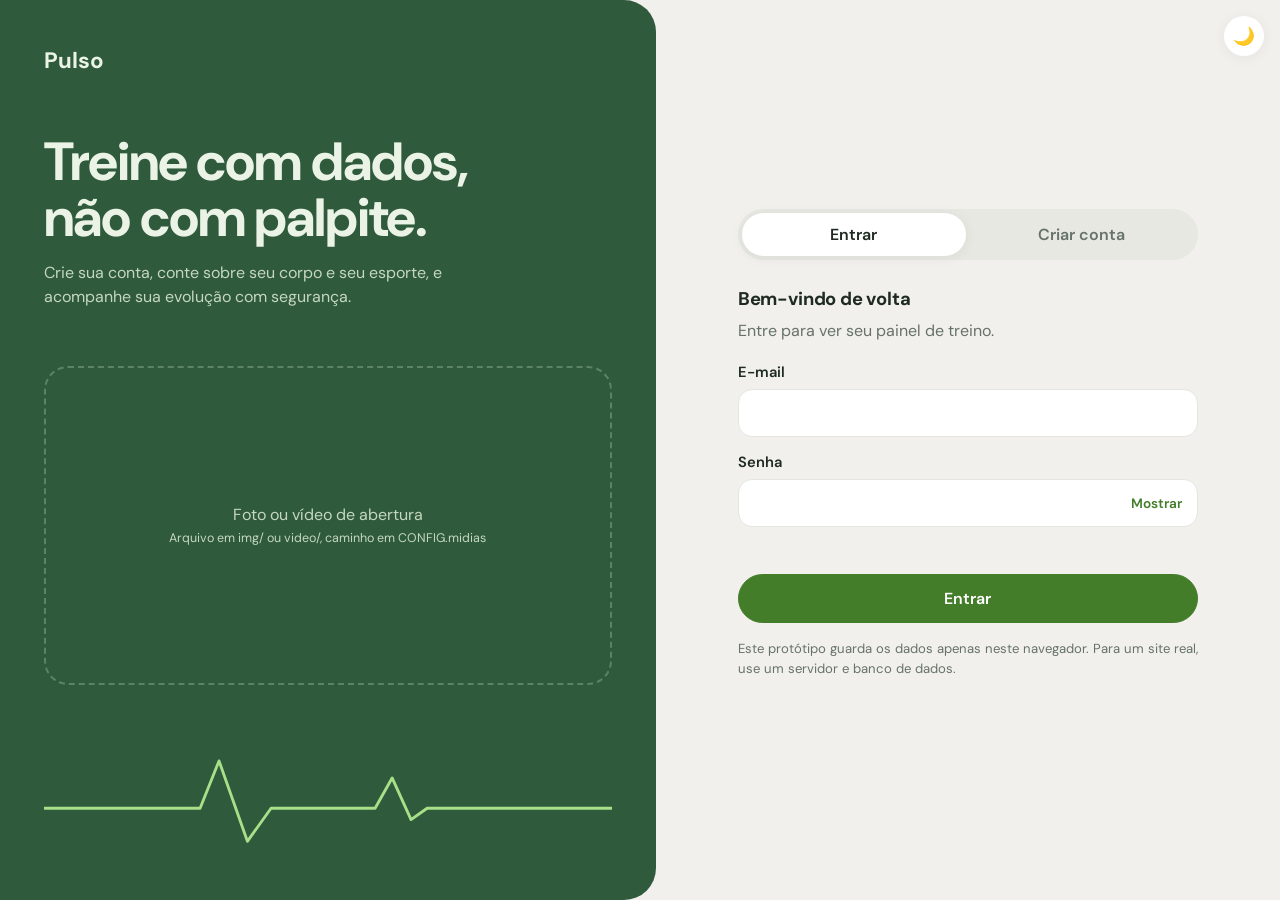
==== pag2.html @ 37097863 "Add files via upload" ====
<!DOCTYPE html>
<html lang="pt-BR">
<head>
<meta charset="utf-8">
<meta name="viewport" content="width=device-width, initial-scale=1, viewport-fit=cover">
<meta name="theme-color" content="#F1F0EC">
<meta name="mobile-web-app-capable" content="yes">
<meta name="apple-mobile-web-app-capable" content="yes">
<meta name="apple-mobile-web-app-title" content="Pulso">
<link rel="manifest" href="manifest.webmanifest">
<link rel="icon" href="icons/icon-192.png">
<link rel="apple-touch-icon" href="icons/apple-touch-icon.png">
<title>Pulso – Painel</title>
<link rel="stylesheet" href="css/estilo.css">
<script>/* tema salvo, ou o do aparelho; roda antes de desenhar para não piscar */
try{document.documentElement.dataset.tema=JSON.parse(localStorage.getItem('pulso_tema')||'null')||(matchMedia('(prefers-color-scheme: dark)').matches?'escuro':'claro')}catch(e){}
</script>
</head>
<body>
<header id="topo"></header>

<main class="pagina">
  <section class="saudacao">
    <h1 id="ola"></h1>
    <p class="sub" id="saudTxt" style="margin-bottom:0"></p>
    <div class="meta" id="saudMeta" role="progressbar" aria-label="Meta da semana" aria-valuemin="0" aria-valuemax="100"><div id="saudBarra"></div></div>
    <div class="midia" data-midia="painel-banner"></div>
  </section>

  <div class="aviso" id="avisoMedico" hidden>Pelas suas respostas, converse com um médico antes de começar ou intensificar os treinos.</div>

  <div class="metricas">
    <div class="metrica"><div class="cab"><span class="icone" style="--c:var(--azul)">🌙</span>Sono</div>
      <div><b id="mSono">-</b><small id="mSonoSub"></small></div><div class="meta"><div id="bSono"></div></div></div>
    <div class="metrica"><div class="cab"><span class="icone" style="--c:var(--azul)">💧</span>Água</div>
      <div><b id="mAgua">-</b><small id="mAguaSub"></small></div><div class="meta"><div id="bAgua"></div></div></div>
    <div class="metrica"><div class="cab"><span class="icone">🏃</span>Treinos na semana</div>
      <div><b id="mTreinos">0</b><small id="mTreinosSub"></small></div><div class="meta"><div id="bTreinos"></div></div></div>
    <div class="metrica"><div class="cab"><span class="icone" style="--c:var(--laranja)">🔥</span>Sequência</div>
      <div><b id="mSeq">0</b><small id="mSeqSub"></small></div><div class="meta"><div id="bSeq"></div></div></div>
  </div>

  <div class="grade">
    <section class="bloco" id="registrar">
      <h2>Registrar treino</h2>
      <form id="formTreino" novalidate>
        <div class="field"><label for="tTipo">O que você treinou?</label>
          <input type="text" id="tTipo" placeholder="Ex.: corrida, musculação, futebol" maxlength="40"></div>
        <div class="row">
          <div class="field"><label for="tData">Data</label><input type="date" id="tData"></div>
          <div class="field"><label for="tMin">Duração (min)</label><input type="number" id="tMin" min="5" max="600" inputmode="numeric"></div>
        </div>
        <div class="field"><label for="tInt">Intensidade</label><select id="tInt"></select></div>
        <div class="field"><label for="tObs">Observações <span class="hint">(opcional)</span></label>
          <textarea id="tObs" maxlength="200" placeholder="Como se sentiu? Alguma dor?"></textarea></div>
        <p class="erro" id="erroTreino" role="alert"></p>
        <button class="btn" type="submit">Salvar treino</button>
      </form>
    </section>

    <section class="bloco">
      <div class="cal-topo">
        <button id="calAnt" type="button" aria-label="Mês anterior">‹</button>
        <h2 id="calTitulo"></h2>
        <button id="calProx" type="button" aria-label="Próximo mês">›</button>
      </div>
      <div class="cal" id="calGrade"></div>
      <p class="nota" style="margin-bottom:0">Os dias em verde-claro são dias em que você treinou.</p>
    </section>
  </div>

  <div class="grade">
    <section class="bloco">
      <h2>Últimos treinos</h2>
      <ul class="lista" id="lista"></ul>
      <p class="vazio" id="vazio">Nenhum treino registrado ainda. Salve o primeiro com o botão +.</p>
    </section>

    <section class="bloco">
      <h2>Análise da semana</h2>
      <div class="chips" id="chips">
        <button class="chip" type="button" data-serie="min" aria-pressed="true">Treino (min)</button>
        <button class="chip" type="button" data-serie="agua" aria-pressed="false">Água (ml)</button>
        <button class="chip" type="button" data-serie="sono" aria-pressed="false">Sono (h)</button>
      </div>
      <div class="barras" id="barras" role="img" aria-label="Valores de cada dia da semana"></div>
    </section>
  </div>
</main>

<a class="fab" href="#registrar" aria-label="Registrar treino">+</a>

<script src="js/app.js"></script>
<script>
const u = Conta.exigirLogin();
if (u) iniciar(u);

function iniciar(u) {
  montarTopo();
  montarMidias();
  const O = CONFIG.opcoes, meta = u.dias || 3, hora = new Date().getHours();
  $('#ola').textContent = (hora < 12 ? 'Bom dia' : hora < 18 ? 'Boa tarde' : 'Boa noite') + ', ' + u.nome.split(' ')[0] + '!';
  $('#avisoMedico').hidden = !Saude.precisaMedico(u);
  preencher($('#tInt'), O.intensidades); $('#tInt').value = O.intensidades[1];
  $('#tData').value = $('#tData').max = Datas.hoje();
  $('.fab').onclick = () => setTimeout(() => $('#tTipo').focus(), 400);

  let serie = 'min', mes = new Date(); mes.setDate(1);
  const barra = (id, pct) => { $(id).style.width = Math.max(0, Math.min(100, pct)) + '%'; };

  function calendario(minDia) {
    const nomes = ['janeiro', 'fevereiro', 'março', 'abril', 'maio', 'junho', 'julho', 'agosto', 'setembro', 'outubro', 'novembro', 'dezembro'];
    $('#calTitulo').textContent = nomes[mes.getMonth()] + ' de ' + mes.getFullYear();
    const g = $('#calGrade'); g.textContent = '';
    ['S', 'T', 'Q', 'Q', 'S', 'S', 'D'].forEach(l => g.append(el('span', l, 'dia-sem')));
    for (let i = 0; i < (mes.getDay() + 6) % 7; i++) g.append(el('span'));
    for (let d = 1, total = new Date(mes.getFullYear(), mes.getMonth() + 1, 0).getDate(); d <= total; d++) {
      const iso = Datas.iso(new Date(mes.getFullYear(), mes.getMonth(), d));
      const c = el('span', d, 'dia' + (minDia[iso] ? ' treinou' : '') + (iso === Datas.hoje() ? ' hoje' : ''));
      if (minDia[iso]) c.title = minDia[iso] + ' min';
      g.append(c);
    }
  }

  function analise(minDia) {
    const semana = Datas.semana(), unidade = { min: ' min', agua: ' ml', sono: ' h' }[serie];
    const valor = d => { if (serie === 'min') return minDia[d] || 0; const c = Checkins.doDia(d); return c ? c[serie] : 0; };
    const vals = semana.map(valor), maior = Math.max(...vals, 1), box = $('#barras');
    box.textContent = ''; box.className = 'barras ' + serie;
    semana.forEach((d, i) => {
      const col = el('div', null, vals[i] ? '' : 'zero'), b = el('i');
      b.style.height = Math.max(4, vals[i] / maior * 90) + 'px'; b.title = fmt(vals[i]) + unidade;
      col.append(el('em', vals[i] ? fmt(vals[i]) : ''), b, el('span', ['seg', 'ter', 'qua', 'qui', 'sex', 'sáb', 'dom'][i])); box.append(col);
    });
  }

  function desenhar() {
    const minDia = Treinos.minutosPorDia(), semana = Datas.semana(), dias = semana.filter(d => minDia[d]).length;
    const min = semana.reduce((s, d) => s + (minDia[d] || 0), 0), pct = Math.round(dias / meta * 100);
    $('#saudTxt').textContent = dias >= meta ? 'Meta da semana cumprida. Descanse e se hidrate.' : 'Você treinou ' + dias + ' de ' + meta + ' dias nesta semana.';
    barra('#saudBarra', pct); $('#saudMeta').setAttribute('aria-valuenow', Math.min(100, pct));

    const ck = Checkins.doDia(Datas.hoje()), refAgua = Math.round(u.peso * 35), seq = Treinos.sequencia();
    $('#mSono').textContent = ck ? fmt(ck.sono) : '-';
    $('#mSonoSub').textContent = ck ? 'h, energia ' + O.energia[ck.energia - 1].toLowerCase() : 'sem check-in hoje';
    barra('#bSono', ck ? ck.sono / 8 * 100 : 0);
    $('#mAgua').textContent = ck ? fmt((ck.agua / 1000).toFixed(1)) : '-';
    $('#mAguaSub').textContent = 'de ' + fmt((refAgua / 1000).toFixed(1)) + ' L';
    barra('#bAgua', ck ? ck.agua / refAgua * 100 : 0);
    $('#mTreinos').textContent = dias + '/' + meta; $('#mTreinosSub').textContent = min + ' min'; barra('#bTreinos', pct);
    $('#mSeq').textContent = seq; $('#mSeqSub').textContent = 'dias seguidos'; barra('#bSeq', seq / 7 * 100);

    calendario(minDia); analise(minDia);

    const ul = $('#lista'); ul.textContent = '';
    const recentes = [...Treinos.listar()].sort((a, b) => b.data.localeCompare(a.data) || b.id - a.id).slice(0, 6);
    $('#vazio').hidden = recentes.length > 0;
    recentes.forEach(t => {
      const li = el('li'), info = el('div'), btn = el('button', 'Apagar');
      btn.type = 'button'; btn.setAttribute('aria-label', 'Apagar treino de ' + t.tipo);
      btn.onclick = () => { Treinos.remover(t.id); desenhar(); };
      info.append(el('strong', t.tipo), el('span', Datas.br(t.data) + ', ' + t.min + ' min, ' + t.intensidade.toLowerCase() + (t.obs ? '. ' + t.obs : '')));
      li.append(info, btn); ul.append(li);
    });
  }

  $('#calAnt').onclick = () => { mes.setMonth(mes.getMonth() - 1); desenhar(); };
  $('#calProx').onclick = () => { mes.setMonth(mes.getMonth() + 1); desenhar(); };
  $$('#chips .chip').forEach(b => b.onclick = () => {
    serie = b.dataset.serie;
    $$('#chips .chip').forEach(c => c.setAttribute('aria-pressed', c === b));
    analise(Treinos.minutosPorDia());
  });

  $('#formTreino').onsubmit = e => {
    e.preventDefault();
    const tipo = $('#tTipo').value.trim(), data = $('#tData').value, min = +$('#tMin').value, erro = $('#erroTreino');
    if (!tipo) { erro.textContent = 'Diga o que você treinou.'; $('#tTipo').focus(); return; }
    if (!data || data > Datas.hoje()) { erro.textContent = 'Escolha uma data de hoje ou anterior.'; $('#tData').focus(); return; }
    if (!min || min < 5 || min > 600) { erro.textContent = 'Informe a duração entre 5 e 600 minutos.'; $('#tMin').focus(); return; }
    if (!Treinos.adicionar({ tipo, data, min, intensidade: $('#tInt').value, obs: $('#tObs').value.trim() })) { erro.textContent = 'Não foi possível salvar no navegador.'; return; }
    erro.textContent = '';
    $('#tTipo').value = $('#tMin').value = $('#tObs').value = ''; $('#tTipo').focus();
    desenhar();
  };

  desenhar();
}
</script>
</body>
</html>
---- css/estilo.css ----
/* ===== Pulso: estilo compartilhado =====
   Para mudar o visual do site inteiro, edite as variáveis em :root.
   --r = campos | --r-lg = cartões | --pill = botões e menu */
@import url("https://fonts.googleapis.com/css2?family=DM+Sans:wght@400;500;600;700&display=swap");
:root{
  --bg:#F1F0EC; --surface:#fff; --ink:#1E2A22; --muted:#66726A; --line:#E4E6DF;
  --accent:#437D29; --barra:#6BAF48; --accent-soft:#E1EDD8; --verde-escuro:#2F5A3B; --pulse:#A8E08A; --danger:#B3261E;
  --azul:#DCEBFA; --rosa:#FBE3E3; --laranja:#FDEBCF;
  --on-accent:#fff; --logo:#2F5A3B; --aviso:#FFF4D6; --chip-on:#D3E6C6; --tab-bg:#E7E8E1; --midia-bg:#DDE5DA; --traco:#B7C4B8;
  color-scheme:light;
  --r:14px; --r-lg:24px; --pill:999px; --sombra:0 2px 14px rgba(30,42,34,.06);
  --text:"DM Sans","Segoe UI",system-ui,sans-serif; --display:var(--text);
}
/* Modo escuro: ligado pelo botão do topo (data-tema="escuro" no <html>). Só as variáveis mudam. */
:root[data-tema=escuro]{
  --bg:#111813; --surface:#1B261F; --ink:#E8EEE9; --muted:#9FADA3; --line:#2C3B31;
  --accent:#8FD36B; --barra:#6BAF48; --accent-soft:#233A29; --verde-escuro:#1F3D28; --pulse:#A8E08A; --danger:#FF8A80;
  --azul:#1F3A4D; --rosa:#4A2626; --laranja:#4A3A1E;
  --on-accent:#10200F; --logo:#A8E08A; --aviso:#3B3519; --chip-on:#2F4F35; --tab-bg:#0E1510; --midia-bg:#243229; --traco:#3C4E42;
  --sombra:0 2px 14px rgba(0,0,0,.35); color-scheme:dark;
}
*{box-sizing:border-box}
[hidden]{display:none!important}
body{margin:0;font-family:var(--text);color:var(--ink);background:var(--bg);line-height:1.5}
:focus-visible{outline:3px solid var(--accent);outline-offset:2px}
h1,h2{font-weight:700;letter-spacing:-.01em;margin:0 0 6px}
h1{font-size:clamp(1.6rem,3.5vw,2.1rem)}
h2{font-size:1.15rem}
.sub{color:var(--muted);margin:0 0 18px}
.hint{font-weight:400;color:var(--muted);font-size:.85rem}

/* ----- Botões ----- */
.btn{width:100%;font:600 1rem var(--text);border-radius:var(--pill);padding:13px 22px;cursor:pointer;border:1.5px solid var(--accent);background:var(--accent);color:var(--on-accent)}
.btn:hover{filter:brightness(1.08)}
.btn:active{transform:scale(.98)}
.btn:disabled{opacity:.6;cursor:wait}
.btn.sec{background:transparent;color:var(--accent)}
.btn.perigo{background:transparent;color:var(--danger);border-color:var(--danger)}
.btn.mini{width:auto;padding:8px 18px;font-size:.92rem}

/* ----- Formulários ----- */
.field{margin-bottom:14px}
label,.legend{display:block;font-weight:600;font-size:.92rem;margin-bottom:6px}
input:not([type=checkbox]),select,textarea{width:100%;font:inherit;color:inherit;background:var(--surface);border:1.5px solid var(--line);border-radius:var(--r);padding:11px 14px}
input:not([type=checkbox]):focus,select:focus,textarea:focus{border-color:var(--accent)}
textarea{resize:vertical;min-height:64px}
.row{display:grid;grid-template-columns:1fr 1fr;gap:12px}
.pw{position:relative}
.pw input{padding-right:78px}
.pw button{position:absolute;right:8px;top:50%;transform:translateY(-50%);background:none;border:0;color:var(--accent);font:600 .85rem var(--text);cursor:pointer;padding:6px 8px}
.checks{display:grid;grid-template-columns:1fr 1fr;gap:8px}
.check{display:flex;gap:8px;align-items:flex-start;background:var(--surface);border:1.5px solid var(--line);border-radius:var(--r);padding:10px 12px;font-size:.9rem;font-weight:400;cursor:pointer;margin:0}
.consent{display:flex;gap:10px;align-items:flex-start;font-size:.9rem;color:var(--muted);font-weight:400}
.check input,.consent input{margin-top:4px;accent-color:var(--accent)}
.erro{color:var(--danger);font-weight:500;min-height:1.4em;margin:2px 0 10px}
.ok{color:var(--accent);font-weight:600;min-height:1.4em;margin:2px 0 10px}

/* ----- Cartões ----- */
.bloco{background:var(--surface);border-radius:var(--r-lg);padding:24px;box-shadow:var(--sombra)}
.aviso{background:var(--aviso);border-radius:var(--r);padding:14px 16px;font-size:.92rem;margin-bottom:20px}
.nota{font-size:.82rem;color:var(--muted);margin-top:16px}

/* ----- Estrutura com menu lateral (montada por montarTopo) ----- */
.app{display:grid;grid-template-columns:248px 1fr;min-height:100vh}
.lateral{background:var(--surface);padding:26px 16px;position:sticky;top:0;height:100vh;height:100dvh;border-radius:0 var(--r-lg) var(--r-lg) 0}
.logo{display:flex;align-items:center;gap:10px;font-weight:700;font-size:1.25rem;color:var(--logo)}
.logo::before{content:"";width:22px;height:22px;background:var(--accent);border-radius:50% 50% 50% 4px;transform:rotate(-45deg)}
.lateral .logo{margin:0 10px 28px}
.logo.mobile{display:none}
.lateral nav{display:flex;flex-direction:column;gap:6px}
.lateral nav a{display:flex;align-items:center;gap:12px;color:var(--muted);text-decoration:none;font-weight:500;padding:11px 14px;border-radius:var(--pill)}
.lateral nav a:hover{background:var(--bg)}
.lateral nav a[aria-current=page]{background:var(--accent);color:var(--on-accent)}
.conteudo{min-width:0}
.barra{display:flex;justify-content:flex-end;align-items:center;gap:12px;padding:18px 28px 0}
.perfil{display:flex;align-items:center;gap:10px;text-decoration:none;color:var(--ink);font-weight:600;background:var(--surface);border-radius:var(--pill);padding:4px 16px 4px 4px;box-shadow:var(--sombra)}
.avatar{width:38px;height:38px;border-radius:50%;background:var(--accent-soft);color:var(--logo);display:grid;place-items:center;font-weight:700;overflow:hidden;flex:none}
.avatar img{width:100%;height:100%;object-fit:cover;display:block}
.avatar.grande{width:96px;height:96px;font-size:2rem}
.fab{position:fixed;right:24px;bottom:24px;width:58px;height:58px;border-radius:50%;background:var(--accent);color:var(--on-accent);font:600 2rem/1 var(--text);display:grid;place-items:center;text-decoration:none;box-shadow:0 8px 20px rgba(67,125,41,.35);z-index:9}

/* ----- Fotos e vídeos (espaços controlados por CONFIG.midias) ----- */
.midia{position:relative;border-radius:var(--r-lg);overflow:hidden;background:var(--midia-bg);aspect-ratio:16/9;display:grid;place-items:center}
.midia img,.midia video{width:100%;height:100%;object-fit:cover;display:block}
.midia.vazia{background:transparent;border:2px dashed var(--traco);color:var(--muted);text-align:center;padding:14px;align-content:center;gap:2px}
.midia.vazia small{display:block;font-size:.78rem}

/* ----- Botão de tema (claro/escuro) ----- */
.tema{width:40px;height:40px;border-radius:50%;border:0;background:var(--surface);color:var(--ink);box-shadow:var(--sombra);cursor:pointer;font-size:1.1rem;display:grid;place-items:center;flex:none}
.tema.flutuante{position:absolute;top:calc(16px + env(safe-area-inset-top));right:calc(16px + env(safe-area-inset-right));z-index:30}

/* ----- Login ----- */
.shell{display:grid;grid-template-columns:1.05fr 1fr;min-height:100vh}
.hero{background:var(--verde-escuro);color:#EAF3E6;padding:44px;display:flex;flex-direction:column;justify-content:space-between;gap:24px;border-radius:0 32px 32px 0}
.brand{font-weight:700;font-size:1.4rem}
.hero h1{font-size:clamp(2.1rem,4.2vw,3.4rem);line-height:1.04;letter-spacing:-.02em;margin:0 0 14px;max-width:13ch}
.hero p{margin:0;max-width:38ch;color:#C5D8BF}
.hero .midia.vazia{border-color:#5C8366;color:#C5D8BF}
.ecg{width:100%;height:auto;display:block}
.ecg path{fill:none;stroke:var(--pulse);stroke-width:3;stroke-linecap:round;stroke-linejoin:round;stroke-dasharray:1400;stroke-dashoffset:1400;animation:draw 2.6s ease-out .3s forwards}
@keyframes draw{to{stroke-dashoffset:0}}
.painel-auth{padding:48px 24px;display:grid;place-items:center}
.card{width:min(100%,460px)}
.tabs{display:flex;gap:4px;background:var(--tab-bg);border-radius:var(--pill);padding:4px;margin-bottom:26px}
.tab{flex:1;background:none;border:0;padding:11px 8px;font:600 1rem var(--text);color:var(--muted);cursor:pointer;border-radius:var(--pill)}
.tab[aria-selected="true"]{background:var(--surface);color:var(--ink);box-shadow:var(--sombra)}
.progress{display:flex;gap:6px;margin-bottom:6px}
.progress span{flex:1;height:6px;border-radius:3px;background:var(--line)}
.progress span.on{background:var(--accent)}
.stepname{font-size:.9rem;color:var(--muted);margin:0 0 18px}
.actions{display:flex;gap:10px}

/* ----- Páginas internas ----- */
.pagina{max-width:1040px;margin:0 auto;padding:22px 28px 56px}
.pagina .bloco{margin-bottom:20px}
.grade{display:grid;grid-template-columns:1fr 1fr;gap:20px}
.grade .bloco{margin-bottom:0}
.grade+.grade,.grade+.bloco,.bloco+.grade{margin-top:20px}
.saudacao{position:relative;overflow:hidden;background:var(--accent-soft);border-radius:var(--r-lg);padding:26px;margin-bottom:20px}
.saudacao>*:not(.midia){position:relative;max-width:58%}
.saudacao .midia{position:absolute;right:0;top:0;bottom:0;width:36%;border-radius:0;aspect-ratio:auto}
.meta{height:12px;background:var(--surface);border-radius:var(--pill);overflow:hidden;margin:14px 0 8px}
.meta div{height:100%;width:0;background:var(--accent);border-radius:var(--pill);transition:width .5s}
.metricas{display:grid;grid-template-columns:repeat(4,1fr);gap:16px;margin-bottom:20px}
.metrica{background:var(--surface);border-radius:var(--r-lg);padding:18px;box-shadow:var(--sombra)}
.cab{display:flex;align-items:center;gap:10px;font-weight:600;margin-bottom:14px}
.icone{width:34px;height:34px;border-radius:50%;display:grid;place-items:center;background:var(--c,var(--accent-soft))}
.metrica b{font-size:1.9rem;font-weight:700;letter-spacing:-.02em}
.metrica small{color:var(--muted);margin-left:6px}
.metrica .meta{background:var(--bg);height:8px;margin:12px 0 0}
.metrica .meta div{background:var(--barra)}
.chips{display:flex;gap:8px;flex-wrap:wrap;margin:6px 0 16px}
.chip{border:1.5px solid var(--line);background:var(--surface);border-radius:var(--pill);padding:6px 16px;font:600 .9rem var(--text);cursor:pointer;color:var(--muted)}
.chip[aria-pressed=true]{background:var(--chip-on);border-color:var(--chip-on);color:var(--ink)}
.cal-topo{display:flex;align-items:center;justify-content:space-between;margin-bottom:12px}
.cal-topo h2{margin:0}
.cal-topo h2::first-letter{text-transform:uppercase}
.cal-topo button{width:34px;height:34px;border-radius:50%;border:1.5px solid var(--line);background:var(--surface);color:var(--ink);cursor:pointer;font-size:1rem}
.cal{display:grid;grid-template-columns:repeat(7,1fr);gap:6px;text-align:center}
.dia-sem{font-size:.78rem;color:var(--muted);font-weight:600}
.dia{aspect-ratio:1;display:grid;place-items:center;border-radius:50%;font-size:.9rem}
.dia.treinou{background:var(--accent-soft);font-weight:700}
.dia.hoje{background:var(--accent);color:var(--on-accent);font-weight:700}
.stats{display:grid;grid-template-columns:repeat(3,1fr);gap:10px;margin:0}
.stats div,.resumo div{background:var(--bg);border-radius:var(--r);padding:12px 14px}
.stats dt,.resumo dt{font-size:.82rem;color:var(--muted)}
.stats dd{margin:2px 0 0;font:700 1.35rem var(--text)}
.resumo{display:grid;grid-template-columns:repeat(3,1fr);gap:10px;margin:0}
.resumo dd{margin:2px 0 0;font-weight:600}
.resumo small{display:block;font-weight:400;font-size:.8rem;color:var(--muted)}
.barras{display:flex;align-items:flex-end;gap:10px;height:136px}
.barras div{flex:1;display:flex;flex-direction:column;justify-content:flex-end;align-items:center;height:100%;font-size:.78rem;color:var(--muted)}
.barras i{display:block;width:100%;max-width:34px;background:var(--barra);border-radius:10px 10px 4px 4px}
.barras .zero i{background:var(--line)}
.barras.agua i{background:#9CCBEA}
.barras.sono i{background:#F2C98A}
.grafico{width:100%;height:auto;display:block}
.grafico polyline{fill:none;stroke:var(--accent);stroke-width:3;stroke-linejoin:round;stroke-linecap:round}
.grafico circle{fill:var(--accent)}
.grafico text{fill:var(--muted);font-size:12px}
ul.lista{list-style:none;margin:0;padding:0}
.lista li{display:flex;justify-content:space-between;gap:12px;align-items:flex-start;padding:12px 0;border-bottom:1px solid var(--line)}
.lista li:last-child{border-bottom:0}
.lista strong{display:block}
.lista span{color:var(--muted);font-size:.9rem}
.lista button{background:none;border:0;color:var(--danger);font:600 .85rem var(--text);cursor:pointer;padding:4px 8px;border-radius:var(--pill)}
.vazio{color:var(--muted);margin:0}
.foto-perfil{display:flex;align-items:center;gap:18px;flex-wrap:wrap}

@media (max-width:1100px){.grade{grid-template-columns:1fr}.metricas{grid-template-columns:1fr 1fr}}
@media (max-width:820px){
  .shell,.grade{grid-template-columns:1fr}
  .hero{padding:calc(28px + env(safe-area-inset-top)) 24px 28px;border-radius:0 0 28px 28px}
  .hero h1{font-size:2rem}
  .hero .midia,.hero .ecg,.hero p{display:none}   /* no celular o formulário aparece logo, sem rolar */
  .painel-auth{padding:32px 20px 48px}
  .app{grid-template-columns:1fr}
  .lateral{position:fixed;left:calc(12px + env(safe-area-inset-left));right:calc(12px + env(safe-area-inset-right));bottom:calc(12px + env(safe-area-inset-bottom));top:auto;height:auto;z-index:20;border-radius:var(--pill);padding:6px;box-shadow:0 10px 30px rgba(0,0,0,.2)}
  .lateral .logo{display:none}
  .lateral nav{flex-direction:row;justify-content:space-around;gap:2px}
  .lateral nav a{flex-direction:column;gap:0;font-size:.7rem;padding:7px 10px}
  .logo.mobile{display:flex}
  .barra{justify-content:space-between;padding:calc(16px + env(safe-area-inset-top)) 20px 0}
  .pagina{padding:18px 20px calc(120px + env(safe-area-inset-bottom))}
  .fab{bottom:calc(96px + env(safe-area-inset-bottom));right:18px}
  .saudacao>*:not(.midia){max-width:100%}
  .saudacao .midia{display:none}
}
@media (max-width:480px){
  .row,.checks,.stats,.resumo{grid-template-columns:1fr}
  .perfil span:last-child{display:none}
  .perfil{padding:4px}
}
@media (prefers-reduced-motion:reduce){.ecg path{animation:none;stroke-dashoffset:0}.meta div{transition:none}}

/* ----- Quando aberto como aplicativo instalado ----- */
@media (display-mode:standalone){html,body{overscroll-behavior-y:none}}

/* ----- Celular e telas de toque ----- */
html{font-size:100%;-webkit-text-size-adjust:100%}
body{padding-left:env(safe-area-inset-left);padding-right:env(safe-area-inset-right)}
button,a,.chip,.tab,label.check{touch-action:manipulation;-webkit-tap-highlight-color:transparent}
.grade>*,.metricas>*{min-width:0}
.lista div{min-width:0;overflow-wrap:anywhere}
.barras em{font-style:normal;font-size:.7rem;color:var(--muted);min-height:1em}
input[type=checkbox]{width:20px;height:20px}
@media (pointer:coarse){   /* dedo em vez de mouse: alvos de pelo menos 44 px */
  .btn,.btn.mini,.tab{min-height:46px}
  .chip,.cal-topo button,.tema,.lista button{min-height:44px;min-width:44px}
  .pw button{min-height:44px;min-width:56px}
  .lateral nav a{min-height:48px}
}
@media (max-width:820px) and (orientation:landscape){.pagina{padding-bottom:96px}.fab{bottom:80px}}
@media (max-width:480px){   /* 4 métricas visíveis de uma vez, em 2 colunas */
  .metricas{gap:12px}
  .metrica{padding:14px}
  .metrica b{font-size:1.5rem}
  .cab{font-size:.85rem;gap:8px;margin-bottom:10px}
  .icone{width:30px;height:30px}
}
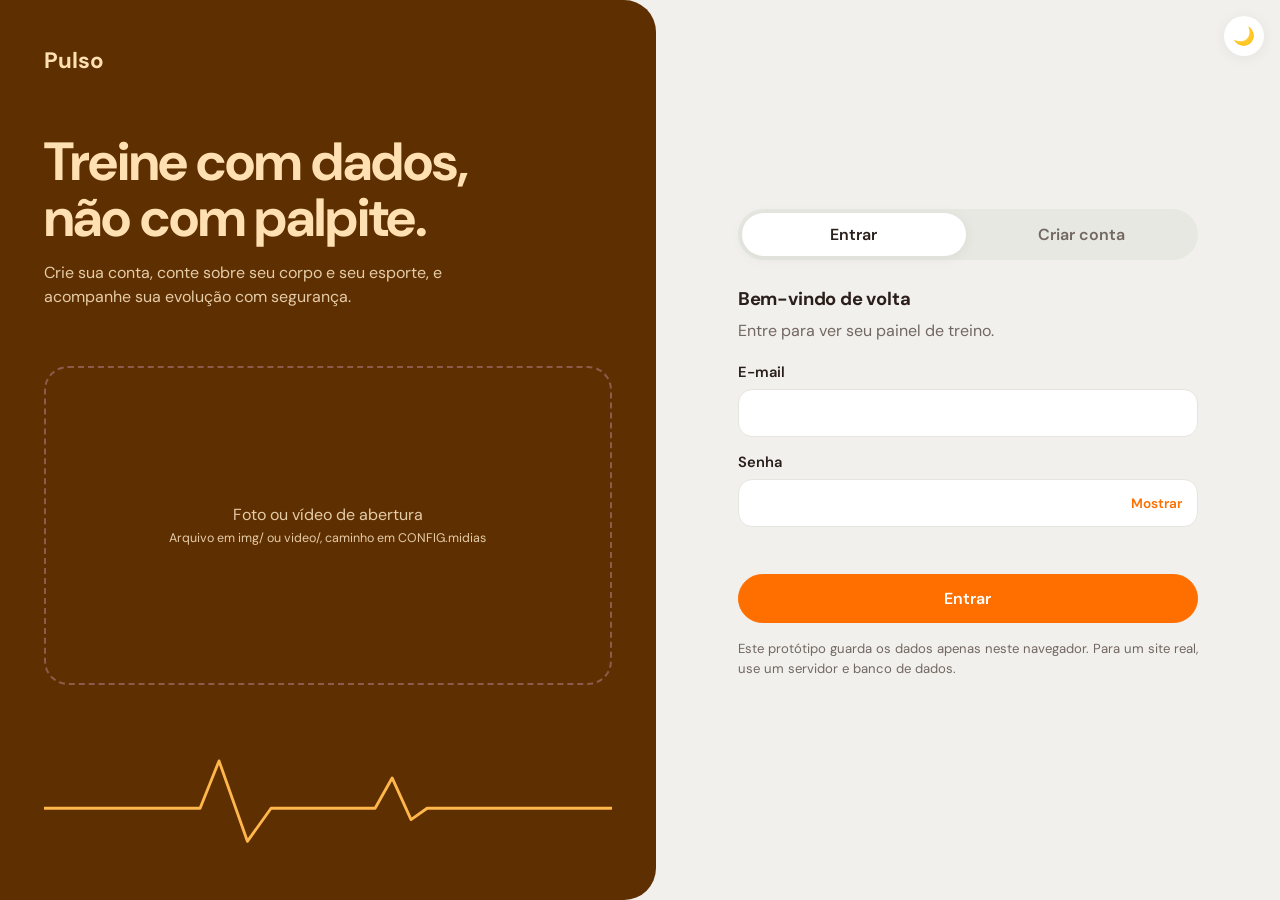
==== commit 04d8e59d: "v4.0 modificações em interface, login, configuração, etc." ====
--- a/pag2.html
+++ b/pag2.html
@@ -36,7 +36,7 @@
       <div><b id="mAgua">-</b><small id="mAguaSub"></small></div><div class="meta"><div id="bAgua"></div></div></div>
     <div class="metrica"><div class="cab"><span class="icone">🏃</span>Treinos na semana</div>
       <div><b id="mTreinos">0</b><small id="mTreinosSub"></small></div><div class="meta"><div id="bTreinos"></div></div></div>
-    <div class="metrica"><div class="cab"><span class="icone" style="--c:var(--laranja)">🔥</span>Sequência</div>
+    <div class="metrica"><div class="cab"><span class="icone" style="--c:var(--laranja)">🔥</span>Semanas seguidas</div>
       <div><b id="mSeq">0</b><small id="mSeqSub"></small></div><div class="meta"><div id="bSeq"></div></div></div>
   </div>
 
@@ -44,28 +44,32 @@
     <section class="bloco" id="registrar">
       <h2>Registrar treino</h2>
       <form id="formTreino" novalidate>
-        <div class="field"><label for="tTipo">O que você treinou?</label>
-          <input type="text" id="tTipo" placeholder="Ex.: corrida, musculação, futebol" maxlength="40"></div>
-        <div class="row">
-          <div class="field"><label for="tData">Data</label><input type="date" id="tData"></div>
-          <div class="field"><label for="tMin">Duração (min)</label><input type="number" id="tMin" min="5" max="600" inputmode="numeric"></div>
-        </div>
-        <div class="field"><label for="tInt">Intensidade</label><select id="tInt"></select></div>
-        <div class="field"><label for="tObs">Observações <span class="hint">(opcional)</span></label>
+        <div class="field"><span class="legend">O que você treinou?</span><div id="gEsporte"></div>
+          <input type="text" id="tTipo" placeholder="Qual esporte ou atividade?" maxlength="40" aria-label="Qual esporte ou atividade?" hidden></div>
+        <div class="field"><span class="legend">Quanto tempo?</span><div id="gDuracao"></div>
+          <input type="number" id="tMin" min="5" max="600" inputmode="numeric" placeholder="Minutos (5 a 600)" aria-label="Duração em minutos" hidden></div>
+        <div class="field"><span class="legend">Intensidade</span><div id="gInt"></div></div>
+        <div class="field"><span class="legend">Quando?</span><div id="gQuando"></div>
+          <input type="date" id="tData" aria-label="Data do treino" hidden></div>
+        <button class="link-btn" id="btnObs" type="button" aria-expanded="false" aria-controls="campoObs">+ Adicionar observação</button>
+        <div class="field" id="campoObs" hidden><label for="tObs">Observações</label>
           <textarea id="tObs" maxlength="200" placeholder="Como se sentiu? Alguma dor?"></textarea></div>
-        <p class="erro" id="erroTreino" role="alert"></p>
+        <p id="msgTreino" role="status" aria-live="polite"></p>
         <button class="btn" type="submit">Salvar treino</button>
+        <button class="btn sec" id="btnRepetir" type="button" style="margin-top:10px" hidden></button>
       </form>
     </section>
 
     <section class="bloco">
       <div class="cal-topo">
-        <button id="calAnt" type="button" aria-label="Mês anterior">‹</button>
+        <button id="calAnt" type="button" aria-label="Anterior">‹</button>
         <h2 id="calTitulo"></h2>
-        <button id="calProx" type="button" aria-label="Próximo mês">›</button>
+        <button id="calProx" type="button" aria-label="Próximo">›</button>
       </div>
+      <div class="chips cal-acoes"><button class="chip" id="calHoje" type="button">Hoje</button><button class="chip" id="calModo" type="button"></button></div>
       <div class="cal" id="calGrade"></div>
-      <p class="nota" style="margin-bottom:0">Os dias em verde-claro são dias em que você treinou.</p>
+      <div class="cal-legenda" aria-hidden="true"><span><i class="n1"></i>até 29 min</span><span><i class="n2"></i>30 a 59 min</span><span><i class="n3"></i>60 min ou mais</span></div>
+      <div class="dia-detalhe" id="diaSel" aria-live="polite"></div>
     </section>
   </div>
 
@@ -73,7 +77,7 @@
     <section class="bloco">
       <h2>Últimos treinos</h2>
       <ul class="lista" id="lista"></ul>
-      <p class="vazio" id="vazio">Nenhum treino registrado ainda. Salve o primeiro com o botão +.</p>
+      <p class="vazio" id="vazio">Nenhum treino registrado ainda. Salve o primeiro ao lado.</p>
     </section>
 
     <section class="bloco">
@@ -101,27 +105,138 @@
   const O = CONFIG.opcoes, meta = u.dias || 3, hora = new Date().getHours();
   $('#ola').textContent = (hora < 12 ? 'Bom dia' : hora < 18 ? 'Boa tarde' : 'Boa noite') + ', ' + u.nome.split(' ')[0] + '!';
   $('#avisoMedico').hidden = !Saude.precisaMedico(u);
-  preencher($('#tInt'), O.intensidades); $('#tInt').value = O.intensidades[1];
-  $('#tData').value = $('#tData').max = Datas.hoje();
-  $('.fab').onclick = () => setTimeout(() => $('#tTipo').focus(), 400);
-
-  let serie = 'min', mes = new Date(); mes.setDate(1);
+  $('.fab').onclick = () => setTimeout(() => $('#gDuracao .chip').focus({ preventScroll: true }), 400);
+
+  const NOMES = ['janeiro', 'fevereiro', 'março', 'abril', 'maio', 'junho', 'julho', 'agosto', 'setembro', 'outubro', 'novembro', 'dezembro'];
+  const MESES = ['jan', 'fev', 'mar', 'abr', 'mai', 'jun', 'jul', 'ago', 'set', 'out', 'nov', 'dez'];
   const barra = (id, pct) => { $(id).style.width = Math.max(0, Math.min(100, pct)) + '%'; };
+  const dataDe = iso => new Date(iso + 'T12:00:00');
+  const reduz = () => document.documentElement.dataset.movimento === 'reduzido' || matchMedia('(prefers-reduced-motion: reduce)').matches;
+  const ontem = () => Datas.soma(Datas.hoje(), -1);
+
+  /* ----- Registrar treino: botões em vez de campos para digitar ----- */
+  const ESPORTES = ['Corrida', 'Musculação', 'Futebol', 'Caminhada', 'Ciclismo', 'Natação'];
+  const meu = (u.esporte || '').trim();
+  const esportes = [...(meu ? [meu.charAt(0).toUpperCase() + meu.slice(1)] : []), ...ESPORTES]
+    .filter((e, i, l) => l.findIndex(x => x.toLowerCase() === e.toLowerCase()) === i);   // o esporte do cadastro vem primeiro
+  const gEsporte = grupoChips($('#gEsporte'), [...esportes, ['__outro', 'Outro']], { rotulo: 'Esporte ou atividade', inicial: esportes[0],
+    aoMudar: v => { $('#tTipo').hidden = v !== '__outro'; if (v === '__outro') $('#tTipo').focus(); } });
+  const gDuracao = grupoChips($('#gDuracao'), [[30, '30 min'], [45, '45 min'], [60, '1 h'], [90, '1 h 30'], ['outro', 'Outro']], { rotulo: 'Duração',
+    aoMudar: v => { $('#tMin').hidden = v !== 'outro'; if (v === 'outro') $('#tMin').focus(); } });
+  const gInt = grupoChips($('#gInt'), O.intensidades, { rotulo: 'Intensidade', inicial: O.intensidades[1] });
+  const gQuando = grupoChips($('#gQuando'), [['hoje', 'Hoje'], ['ontem', 'Ontem'], ['outra', 'Outra data']], { rotulo: 'Quando foi o treino', inicial: 'hoje',
+    aoMudar: v => { $('#tData').hidden = v !== 'outra'; if (v === 'outra') $('#tData').focus(); } });
+  $('#tData').max = $('#tData').value = Datas.hoje();
+
+  const dataEscolhida = () => gQuando.valor === 'hoje' ? Datas.hoje() : gQuando.valor === 'ontem' ? ontem() : $('#tData').value;
+  const minutos = () => gDuracao.valor === 'outro' ? +$('#tMin').value : gDuracao.valor;
+  function definirData(iso) {
+    $('#tData').value = iso;
+    gQuando.definir(iso === Datas.hoje() ? 'hoje' : iso === ontem() ? 'ontem' : 'outra');
+  }
+  const aviso = (txt, ok) => { const p = $('#msgTreino'); p.textContent = txt; p.className = ok ? 'ok' : 'erro'; };
+
+  $('#btnObs').onclick = () => {
+    const abrir = $('#campoObs').hidden;
+    $('#campoObs').hidden = !abrir; $('#btnObs').setAttribute('aria-expanded', abrir);
+    $('#btnObs').textContent = abrir ? '− Ocultar observação' : '+ Adicionar observação';
+    if (abrir) $('#tObs').focus();
+  };
+
+  const ultimo = () => [...Treinos.listar()].sort((a, b) => b.data.localeCompare(a.data) || b.id - a.id)[0];
+  function atualizarRepetir() {
+    const t = ultimo(), b = $('#btnRepetir');
+    b.hidden = !t;
+    if (t) b.textContent = 'Repetir último: ' + t.tipo + ', ' + t.min + ' min';
+  }
+  $('#btnRepetir').onclick = () => {
+    const t = ultimo(); if (!t) return;
+    if (!Treinos.adicionar({ tipo: t.tipo, data: Datas.hoje(), min: t.min, intensidade: t.intensidade, obs: '' })) { aviso('Não foi possível salvar no navegador.'); return; }
+    aviso('Treino repetido para hoje.', true);
+    selecionado = Datas.hoje(); ref = new Date(); desenhar();
+  };
+
+  $('#formTreino').onsubmit = e => {
+    e.preventDefault();
+    const tipo = (gEsporte.valor === '__outro' ? $('#tTipo').value : gEsporte.valor || '').trim(), data = dataEscolhida(), min = minutos();
+    if (!tipo) { aviso('Diga o que você treinou.'); $('#tTipo').focus(); return; }
+    if (gDuracao.valor === null) { aviso('Escolha quanto tempo durou o treino.'); $('#gDuracao .chip').focus(); return; }
+    if (!(min >= 5 && min <= 600)) { aviso('Informe a duração entre 5 e 600 minutos.'); $('#tMin').focus(); return; }
+    if (!data || data > Datas.hoje()) { aviso('Escolha uma data de hoje ou anterior.'); $('#tData').focus(); return; }
+    if (!Treinos.adicionar({ tipo, data, min, intensidade: gInt.valor, obs: $('#tObs').value.trim() })) { aviso('Não foi possível salvar no navegador.'); return; }
+    gDuracao.definir(null); $('#tMin').value = ''; $('#tObs').value = ''; $('#tTipo').value = '';
+    if (!$('#campoObs').hidden) $('#btnObs').click();
+    definirData(Datas.hoje());
+    aviso('Treino salvo!', true);
+    selecionado = data; ref = dataDe(data); desenhar();
+  };
+
+  /* ----- Calendário: semana (celular) ou mês; toque em um dia para ver e adicionar treinos ----- */
+  let ref = new Date(), selecionado = Datas.hoje(), modo = matchMedia('(max-width:820px)').matches ? 'semana' : 'mes';
 
   function calendario(minDia) {
-    const nomes = ['janeiro', 'fevereiro', 'março', 'abril', 'maio', 'junho', 'julho', 'agosto', 'setembro', 'outubro', 'novembro', 'dezembro'];
-    $('#calTitulo').textContent = nomes[mes.getMonth()] + ' de ' + mes.getFullYear();
     const g = $('#calGrade'); g.textContent = '';
+    let dias;
+    if (modo === 'mes') {
+      $('#calTitulo').textContent = NOMES[ref.getMonth()] + ' de ' + ref.getFullYear();
+      dias = Array.from({ length: new Date(ref.getFullYear(), ref.getMonth() + 1, 0).getDate() }, (_, i) => new Date(ref.getFullYear(), ref.getMonth(), i + 1));
+    } else {
+      const ini = new Date(ref.getFullYear(), ref.getMonth(), ref.getDate() - ((ref.getDay() + 6) % 7));
+      dias = Array.from({ length: 7 }, (_, i) => new Date(ini.getFullYear(), ini.getMonth(), ini.getDate() + i));
+      $('#calTitulo').textContent = dias[0].getDate() + ' ' + MESES[dias[0].getMonth()] + ' a ' + dias[6].getDate() + ' ' + MESES[dias[6].getMonth()];
+    }
+    $('#calAnt').setAttribute('aria-label', modo === 'mes' ? 'Mês anterior' : 'Semana anterior');
+    $('#calProx').setAttribute('aria-label', modo === 'mes' ? 'Próximo mês' : 'Próxima semana');
+    $('#calModo').textContent = modo === 'mes' ? 'Ver só a semana' : 'Ver o mês inteiro';
     ['S', 'T', 'Q', 'Q', 'S', 'S', 'D'].forEach(l => g.append(el('span', l, 'dia-sem')));
-    for (let i = 0; i < (mes.getDay() + 6) % 7; i++) g.append(el('span'));
-    for (let d = 1, total = new Date(mes.getFullYear(), mes.getMonth() + 1, 0).getDate(); d <= total; d++) {
-      const iso = Datas.iso(new Date(mes.getFullYear(), mes.getMonth(), d));
-      const c = el('span', d, 'dia' + (minDia[iso] ? ' treinou' : '') + (iso === Datas.hoje() ? ' hoje' : ''));
-      if (minDia[iso]) c.title = minDia[iso] + ' min';
-      g.append(c);
+    if (modo === 'mes') for (let i = 0; i < (dias[0].getDay() + 6) % 7; i++) g.append(el('span'));
+    dias.forEach(d => {
+      const iso = Datas.iso(d), m = minDia[iso] || 0;
+      const b = el('button', d.getDate(), 'dia' + (m ? ' treinou n' + (m >= 60 ? 3 : m >= 30 ? 2 : 1) : '') + (iso === Datas.hoje() ? ' hoje' : '') + (iso === selecionado ? ' sel' : ''));
+      b.type = 'button'; b.disabled = iso > Datas.hoje();
+      b.setAttribute('aria-pressed', iso === selecionado);
+      b.setAttribute('aria-label', d.getDate() + ' de ' + NOMES[d.getMonth()] + (iso === Datas.hoje() ? ', hoje' : '') + (m ? ', ' + m + ' minutos treinados' : ', sem treino'));
+      b.onclick = () => { selecionado = iso; desenhar(); const s = $('#calGrade .dia.sel'); if (s) s.focus({ preventScroll: true }); };
+      g.append(b);
+    });
+  }
+
+  function detalhe() {
+    const box = $('#diaSel'); box.textContent = '';
+    const treinos = Treinos.listar().filter(t => t.data === selecionado), [, m, d] = selecionado.split('-');
+    box.append(el('strong', (selecionado === Datas.hoje() ? 'Hoje, ' : '') + (+d) + ' de ' + NOMES[+m - 1]));
+    if (!treinos.length) box.append(el('p', 'Nenhum treino neste dia.', 'vazio'));
+    else {
+      const ul = el('ul', null, 'lista');
+      treinos.forEach(t => {
+        const li = el('li'), info = el('div'), btn = el('button', 'Apagar');
+        btn.type = 'button'; btn.setAttribute('aria-label', 'Apagar treino de ' + t.tipo);
+        btn.onclick = () => { Treinos.remover(t.id); desenhar(); };
+        info.append(el('strong', t.tipo), el('span', t.min + ' min, ' + t.intensidade.toLowerCase() + (t.obs ? '. ' + t.obs : '')));
+        li.append(info, btn); ul.append(li);
+      });
+      box.append(ul);
     }
-  }
-
+    const add = el('button', '+ Adicionar treino neste dia', 'btn sec mini'); add.type = 'button';
+    add.onclick = () => {
+      definirData(selecionado);
+      $('#registrar').scrollIntoView({ behavior: reduz() ? 'auto' : 'smooth' });
+      setTimeout(() => $('#gDuracao .chip').focus({ preventScroll: true }), reduz() ? 0 : 400);
+    };
+    box.append(add);
+  }
+
+  function mover(n) {
+    ref = modo === 'mes' ? new Date(ref.getFullYear(), ref.getMonth() + n, 1) : new Date(ref.getFullYear(), ref.getMonth(), ref.getDate() + 7 * n);
+    desenhar();
+  }
+  $('#calAnt').onclick = () => mover(-1);
+  $('#calProx').onclick = () => mover(1);
+  $('#calHoje').onclick = () => { ref = new Date(); selecionado = Datas.hoje(); desenhar(); };
+  $('#calModo').onclick = () => { modo = modo === 'mes' ? 'semana' : 'mes'; if (modo === 'semana') ref = dataDe(selecionado); desenhar(); };
+
+  /* ----- Análise da semana ----- */
+  let serie = 'min';
   function analise(minDia) {
     const semana = Datas.semana(), unidade = { min: ' min', agua: ' ml', sono: ' h' }[serie];
     const valor = d => { if (serie === 'min') return minDia[d] || 0; const c = Checkins.doDia(d); return c ? c[serie] : 0; };
@@ -133,14 +248,20 @@
       col.append(el('em', vals[i] ? fmt(vals[i]) : ''), b, el('span', ['seg', 'ter', 'qua', 'qui', 'sex', 'sáb', 'dom'][i])); box.append(col);
     });
   }
+  $$('#chips .chip').forEach(b => b.onclick = () => {
+    serie = b.dataset.serie;
+    $$('#chips .chip').forEach(c => c.setAttribute('aria-pressed', c === b));
+    analise(Treinos.minutosPorDia());
+  });
 
   function desenhar() {
     const minDia = Treinos.minutosPorDia(), semana = Datas.semana(), dias = semana.filter(d => minDia[d]).length;
-    const min = semana.reduce((s, d) => s + (minDia[d] || 0), 0), pct = Math.round(dias / meta * 100);
-    $('#saudTxt').textContent = dias >= meta ? 'Meta da semana cumprida. Descanse e se hidrate.' : 'Você treinou ' + dias + ' de ' + meta + ' dias nesta semana.';
+    const min = semana.reduce((s, d) => s + (minDia[d] || 0), 0), pct = Math.round(dias / meta * 100), faltam = meta - dias;
+    $('#saudTxt').textContent = faltam <= 0 ? 'Meta da semana cumprida. Descanse e se hidrate.'
+      : 'Faltam ' + faltam + (faltam === 1 ? ' treino' : ' treinos') + ' para a meta desta semana (' + dias + ' de ' + meta + ').';
     barra('#saudBarra', pct); $('#saudMeta').setAttribute('aria-valuenow', Math.min(100, pct));
 
-    const ck = Checkins.doDia(Datas.hoje()), refAgua = Math.round(u.peso * 35), seq = Treinos.sequencia();
+    const ck = Checkins.doDia(Datas.hoje()), refAgua = Math.round(u.peso * 35), semanas = Treinos.semanasSeguidas(meta);
     $('#mSono').textContent = ck ? fmt(ck.sono) : '-';
     $('#mSonoSub').textContent = ck ? 'h, energia ' + O.energia[ck.energia - 1].toLowerCase() : 'sem check-in hoje';
     barra('#bSono', ck ? ck.sono / 8 * 100 : 0);
@@ -148,9 +269,9 @@
     $('#mAguaSub').textContent = 'de ' + fmt((refAgua / 1000).toFixed(1)) + ' L';
     barra('#bAgua', ck ? ck.agua / refAgua * 100 : 0);
     $('#mTreinos').textContent = dias + '/' + meta; $('#mTreinosSub').textContent = min + ' min'; barra('#bTreinos', pct);
-    $('#mSeq').textContent = seq; $('#mSeqSub').textContent = 'dias seguidos'; barra('#bSeq', seq / 7 * 100);
-
-    calendario(minDia); analise(minDia);
+    $('#mSeq').textContent = semanas; $('#mSeqSub').textContent = semanas === 1 ? 'semana cumprindo a meta' : 'semanas cumprindo a meta'; barra('#bSeq', semanas / 4 * 100);
+
+    calendario(minDia); detalhe(); atualizarRepetir(); analise(minDia);
 
     const ul = $('#lista'); ul.textContent = '';
     const recentes = [...Treinos.listar()].sort((a, b) => b.data.localeCompare(a.data) || b.id - a.id).slice(0, 6);
@@ -164,28 +285,8 @@
     });
   }
 
-  $('#calAnt').onclick = () => { mes.setMonth(mes.getMonth() - 1); desenhar(); };
-  $('#calProx').onclick = () => { mes.setMonth(mes.getMonth() + 1); desenhar(); };
-  $$('#chips .chip').forEach(b => b.onclick = () => {
-    serie = b.dataset.serie;
-    $$('#chips .chip').forEach(c => c.setAttribute('aria-pressed', c === b));
-    analise(Treinos.minutosPorDia());
-  });
-
-  $('#formTreino').onsubmit = e => {
-    e.preventDefault();
-    const tipo = $('#tTipo').value.trim(), data = $('#tData').value, min = +$('#tMin').value, erro = $('#erroTreino');
-    if (!tipo) { erro.textContent = 'Diga o que você treinou.'; $('#tTipo').focus(); return; }
-    if (!data || data > Datas.hoje()) { erro.textContent = 'Escolha uma data de hoje ou anterior.'; $('#tData').focus(); return; }
-    if (!min || min < 5 || min > 600) { erro.textContent = 'Informe a duração entre 5 e 600 minutos.'; $('#tMin').focus(); return; }
-    if (!Treinos.adicionar({ tipo, data, min, intensidade: $('#tInt').value, obs: $('#tObs').value.trim() })) { erro.textContent = 'Não foi possível salvar no navegador.'; return; }
-    erro.textContent = '';
-    $('#tTipo').value = $('#tMin').value = $('#tObs').value = ''; $('#tTipo').focus();
-    desenhar();
-  };
-
   desenhar();
 }
 </script>
 </body>
-</html>
+</html>
--- a/css/estilo.css
+++ b/css/estilo.css
@@ -1,220 +1,314 @@
 /* ===== Pulso: estilo compartilhado =====
    Para mudar o visual do site inteiro, edite as variáveis em :root.
    --r = campos | --r-lg = cartões | --pill = botões e menu */
-@import url("https://fonts.googleapis.com/css2?family=DM+Sans:wght@400;500;600;700&display=swap");
-:root{
-  --bg:#F1F0EC; --surface:#fff; --ink:#1E2A22; --muted:#66726A; --line:#E4E6DF;
-  --accent:#437D29; --barra:#6BAF48; --accent-soft:#E1EDD8; --verde-escuro:#2F5A3B; --pulse:#A8E08A; --danger:#B3261E;
-  --azul:#DCEBFA; --rosa:#FBE3E3; --laranja:#FDEBCF;
-  --on-accent:#fff; --logo:#2F5A3B; --aviso:#FFF4D6; --chip-on:#D3E6C6; --tab-bg:#E7E8E1; --midia-bg:#DDE5DA; --traco:#B7C4B8;
-  color-scheme:light;
-  --r:14px; --r-lg:24px; --pill:999px; --sombra:0 2px 14px rgba(30,42,34,.06);
-  --text:"DM Sans","Segoe UI",system-ui,sans-serif; --display:var(--text);
-}
-/* Modo escuro: ligado pelo botão do topo (data-tema="escuro" no <html>). Só as variáveis mudam. */
-:root[data-tema=escuro]{
-  --bg:#111813; --surface:#1B261F; --ink:#E8EEE9; --muted:#9FADA3; --line:#2C3B31;
-  --accent:#8FD36B; --barra:#6BAF48; --accent-soft:#233A29; --verde-escuro:#1F3D28; --pulse:#A8E08A; --danger:#FF8A80;
-  --azul:#1F3A4D; --rosa:#4A2626; --laranja:#4A3A1E;
-  --on-accent:#10200F; --logo:#A8E08A; --aviso:#3B3519; --chip-on:#2F4F35; --tab-bg:#0E1510; --midia-bg:#243229; --traco:#3C4E42;
-  --sombra:0 2px 14px rgba(0,0,0,.35); color-scheme:dark;
-}
-*{box-sizing:border-box}
-[hidden]{display:none!important}
-body{margin:0;font-family:var(--text);color:var(--ink);background:var(--bg);line-height:1.5}
-:focus-visible{outline:3px solid var(--accent);outline-offset:2px}
-h1,h2{font-weight:700;letter-spacing:-.01em;margin:0 0 6px}
-h1{font-size:clamp(1.6rem,3.5vw,2.1rem)}
-h2{font-size:1.15rem}
-.sub{color:var(--muted);margin:0 0 18px}
-.hint{font-weight:400;color:var(--muted);font-size:.85rem}
+   @import url("https://fonts.googleapis.com/css2?family=DM+Sans:wght@400;500;600;700&display=swap");
+   :root{
+     --bg:#F1F0EC; --surface:#fff; --ink:#2A1F1A; --muted:#726761; --line:#E6E4DF;
+     --accent:#FF6F00; --barra:#FF9100; --accent-soft:#FFE0B2; --verde-escuro:#5E2F00; --pulse:#FFB74D; --danger:#B3261E;
+     --azul:#DCEBFA; --rosa:#FBE3E3; --laranja:#FDEBCF;
+     --on-accent:#fff; --logo:#5E2F00; --aviso:#FFF4D6; --chip-on:#FFE0B2; --tab-bg:#E7E8E1; --midia-bg:#E5DDD2; --traco:#C4BBB7;
+     color-scheme:light;
+     --r:14px; --r-lg:24px; --pill:999px; --sombra:0 2px 14px rgba(42,31,26,.06);
+     --text:"DM Sans","Segoe UI",system-ui,sans-serif; --display:var(--text);
+   }
+   /* Modo escuro: ligado pelo botão do topo (data-tema="escuro" no <html>). Só as variáveis mudam. */
+   :root[data-tema=escuro]{
+     --bg:#181311; --surface:#261F1B; --ink:#EEE9E8; --muted:#ADA19F; --line:#3B302C;
+     --accent:#FF9100; --barra:#FF6F00; --accent-soft:#3E2723; --verde-escuro:#3E2723; --pulse:#FFB74D; --danger:#FF8A80;
+     --azul:#1F3A4D; --rosa:#4A2626; --laranja:#4A3A1E;
+     --on-accent:#1A0F00; --logo:#FFB74D; --aviso:#3B3519; --chip-on:#4E342E; --tab-bg:#15100E; --midia-bg:#322724; --traco:#4E3C38;
+     --sombra:0 2px 14px rgba(0,0,0,.35); color-scheme:dark;
+   }
+   *{box-sizing:border-box}
+   [hidden]{display:none!important}
+   body{margin:0;font-family:var(--text);color:var(--ink);background:var(--bg);line-height:1.5}
+   :focus-visible{outline:3px solid var(--accent);outline-offset:2px}
+   h1,h2{font-weight:700;letter-spacing:-.01em;margin:0 0 6px}
+   h1{font-size:clamp(1.6rem,3.5vw,2.1rem)}
+   h2{font-size:1.15rem}
+   .sub{color:var(--muted);margin:0 0 18px}
+   .hint{font-weight:400;color:var(--muted);font-size:.85rem}
+   
+   /* ----- Botões ----- */
+   .btn{width:100%;font:600 1rem var(--text);border-radius:var(--pill);padding:13px 22px;cursor:pointer;border:1.5px solid var(--accent);background:var(--accent);color:var(--on-accent)}
+   .btn:hover{filter:brightness(1.08)}
+   .btn:active{transform:scale(.98)}
+   .btn:disabled{opacity:.6;cursor:wait}
+   .btn.sec{background:transparent;color:var(--accent)}
+   .btn.perigo{background:transparent;color:var(--danger);border-color:var(--danger)}
+   .btn.mini{width:auto;padding:8px 18px;font-size:.92rem}
+   
+   /* ----- Formulários ----- */
+   .field{margin-bottom:14px}
+   label,.legend{display:block;font-weight:600;font-size:.92rem;margin-bottom:6px}
+   input:not([type=checkbox]),select,textarea{width:100%;font:inherit;color:inherit;background:var(--surface);border:1.5px solid var(--line);border-radius:var(--r);padding:11px 14px}
+   input:not([type=checkbox]):focus,select:focus,textarea:focus{border-color:var(--accent)}
+   textarea{resize:vertical;min-height:64px}
+   .row{display:grid;grid-template-columns:1fr 1fr;gap:12px}
+   .pw{position:relative}
+   .pw input{padding-right:78px}
+   .pw button{position:absolute;right:8px;top:50%;transform:translateY(-50%);background:none;border:0;color:var(--accent);font:600 .85rem var(--text);cursor:pointer;padding:6px 8px}
+   .checks{display:grid;grid-template-columns:1fr 1fr;gap:8px}
+   .check{display:flex;gap:8px;align-items:flex-start;background:var(--surface);border:1.5px solid var(--line);border-radius:var(--r);padding:10px 12px;font-size:.9rem;font-weight:400;cursor:pointer;margin:0}
+   .consent{display:flex;gap:10px;align-items:flex-start;font-size:.9rem;color:var(--muted);font-weight:400}
+   .check input,.consent input{margin-top:4px;accent-color:var(--accent)}
+   .erro{color:var(--danger);font-weight:500;min-height:1.4em;margin:2px 0 10px}
+   .ok{color:var(--accent);font-weight:600;min-height:1.4em;margin:2px 0 10px}
+   
+   /* ----- Cartões ----- */
+   .bloco{background:var(--surface);border-radius:var(--r-lg);padding:24px;box-shadow:var(--sombra)}
+   .aviso{background:var(--aviso);border-radius:var(--r);padding:14px 16px;font-size:.92rem;margin-bottom:20px}
+   .nota{font-size:.82rem;color:var(--muted);margin-top:16px}
+   
+   /* ----- Estrutura com menu lateral (montada por montarTopo) ----- */
+   .app{display:grid;grid-template-columns:248px 1fr;min-height:100vh}
+   .lateral{background:var(--surface);padding:26px 16px;position:sticky;top:0;height:100vh;height:100dvh;border-radius:0 var(--r-lg) var(--r-lg) 0;display:flex;flex-direction:column}
+   .logo{display:flex;align-items:center;gap:10px;font-weight:700;font-size:1.25rem;color:var(--logo)}
+   .logo::before{content:"";width:22px;height:22px;background:var(--accent);border-radius:50% 50% 50% 4px;transform:rotate(-45deg)}
+   .lateral .logo{margin:0 10px 28px}
+   .logo.mobile{display:none}
+   .lateral nav{display:flex;flex-direction:column;gap:6px;flex:1}
+   .lateral nav a.rodape{margin-top:auto}   /* Configurações: parte de baixo do menu */
+   .lateral nav a{display:flex;align-items:center;gap:12px;color:var(--muted);text-decoration:none;font-weight:500;padding:11px 14px;border-radius:var(--pill)}
+   .lateral nav a:hover{background:var(--bg)}
+   .lateral nav a[aria-current=page]{background:var(--accent);color:var(--on-accent)}
+   @media (min-width:821px){   /* menu lateral do computador: itens maiores e com mais destaque */
+     .app{grid-template-columns:272px 1fr}
+     .lateral{padding:28px 18px}
+     .lateral nav{gap:8px}
+     .lateral nav a{gap:14px;padding:10px 16px 10px 10px;color:var(--ink);font-size:1.05rem;font-weight:600;transition:background .15s,color .15s,transform .15s}
+     .lateral nav a .ico{width:38px;height:38px;border-radius:50%;background:var(--bg);display:grid;place-items:center;font-size:1.15rem;flex:none;transition:background .15s}
+     .lateral nav a:hover{background:var(--accent-soft);color:var(--logo);transform:translateX(3px)}
+     .lateral nav a:hover .ico{background:var(--surface)}
+     .lateral nav a[aria-current=page]{box-shadow:0 6px 16px rgba(255,111,0,.32)}
+     .lateral nav a[aria-current=page] .ico{background:rgba(255,255,255,.25)}
+   }
+   .conteudo{min-width:0}
+   .barra{display:flex;justify-content:flex-end;align-items:center;gap:12px;padding:18px 28px 0}
+   .perfil{display:flex;align-items:center;gap:10px;text-decoration:none;color:var(--ink);font-weight:600;background:var(--surface);border-radius:var(--pill);padding:4px 16px 4px 4px;box-shadow:var(--sombra)}
+   .avatar{width:38px;height:38px;border-radius:50%;background:var(--accent-soft);color:var(--logo);display:grid;place-items:center;font-weight:700;overflow:hidden;flex:none}
+   .avatar img{width:100%;height:100%;object-fit:cover;display:block}
+   .avatar.grande{width:96px;height:96px;font-size:2rem}
+   .fab{position:fixed;right:24px;bottom:24px;width:58px;height:58px;border-radius:50%;background:var(--accent);color:var(--on-accent);font:600 2rem/1 var(--text);display:grid;place-items:center;text-decoration:none;box-shadow:0 8px 20px rgba(255,111,0,.35);z-index:9}
+   
+   /* ----- Fotos e vídeos (espaços controlados por CONFIG.midias) ----- */
+   .midia{position:relative;border-radius:var(--r-lg);overflow:hidden;background:var(--midia-bg);aspect-ratio:16/9;display:grid;place-items:center}
+   .midia img,.midia video{width:100%;height:100%;object-fit:cover;display:block}
+   .midia.vazia{background:transparent;border:2px dashed var(--traco);color:var(--muted);text-align:center;padding:14px;align-content:center;gap:2px}
+   .midia.vazia small{display:block;font-size:.78rem}
+   .bloco-midia .midia{max-height:340px}
+   
+   /* ----- Botão de tema (claro/escuro) ----- */
+   .tema{width:40px;height:40px;border-radius:50%;border:0;background:var(--surface);color:var(--ink);box-shadow:var(--sombra);cursor:pointer;font-size:1.1rem;display:grid;place-items:center;flex:none}
+   .tema.flutuante{position:absolute;top:calc(16px + env(safe-area-inset-top));right:calc(16px + env(safe-area-inset-right));z-index:30}
+   
+   /* ----- Login ----- */
+   .shell{display:grid;grid-template-columns:1.05fr 1fr;min-height:100vh}
+   .hero{background:var(--verde-escuro);color:#FFE0B2;padding:44px;display:flex;flex-direction:column;justify-content:space-between;gap:24px;border-radius:0 32px 32px 0}
+   .brand{font-weight:700;font-size:1.4rem}
+   .hero h1{font-size:clamp(2.1rem,4.2vw,3.4rem);line-height:1.04;letter-spacing:-.02em;margin:0 0 14px;max-width:13ch}
+   .hero p{margin:0;max-width:38ch;color:#E5CCA9}
+   .hero .midia.vazia{border-color:#8D5B4C;color:#E5CCA9}
+   .ecg{width:100%;height:auto;display:block}
+   .ecg path{fill:none;stroke:var(--pulse);stroke-width:3;stroke-linecap:round;stroke-linejoin:round;stroke-dasharray:1400;stroke-dashoffset:1400;animation:draw 2.6s ease-out .3s forwards}
+   @keyframes draw{to{stroke-dashoffset:0}}
+   .painel-auth{padding:48px 24px;display:grid;place-items:center}
+   .card{width:min(100%,460px)}
+   .tabs{display:flex;gap:4px;background:var(--tab-bg);border-radius:var(--pill);padding:4px;margin-bottom:26px}
+   .tab{flex:1;background:none;border:0;padding:11px 8px;font:600 1rem var(--text);color:var(--muted);cursor:pointer;border-radius:var(--pill)}
+   .tab[aria-selected="true"]{background:var(--surface);color:var(--ink);box-shadow:var(--sombra)}
+   .progress{display:flex;gap:6px;margin-bottom:6px}
+   .progress span{flex:1;height:6px;border-radius:3px;background:var(--line)}
+   .progress span.on{background:var(--accent)}
+   .stepname{font-size:.9rem;color:var(--muted);margin:0 0 18px}
+   .actions{display:flex;gap:10px}
+   
+   /* ----- Páginas internas ----- */
+   .pagina{max-width:1040px;margin:0 auto;padding:22px 28px 56px}
+   .pagina .bloco{margin-bottom:20px}
+   .grade{display:grid;grid-template-columns:1fr 1fr;gap:20px}
+   .grade .bloco{margin-bottom:0}
+   .grade+.grade,.grade+.bloco,.bloco+.grade{margin-top:20px}
+   .saudacao{position:relative;overflow:hidden;background:var(--accent-soft);border-radius:var(--r-lg);padding:26px;margin-bottom:20px}
+   .saudacao>*:not(.midia){position:relative;max-width:58%}
+   .saudacao .midia{position:absolute;right:0;top:0;bottom:0;width:36%;border-radius:0;aspect-ratio:auto}
+   .meta{height:12px;background:var(--surface);border-radius:var(--pill);overflow:hidden;margin:14px 0 8px}
+   .meta div{height:100%;width:0;background:var(--accent);border-radius:var(--pill);transition:width .5s}
+   .metricas{display:grid;grid-template-columns:repeat(4,1fr);gap:16px;margin-bottom:20px}
+   .metrica{background:var(--surface);border-radius:var(--r-lg);padding:18px;box-shadow:var(--sombra)}
+   .cab{display:flex;align-items:center;gap:10px;font-weight:600;margin-bottom:14px}
+   .icone{width:34px;height:34px;border-radius:50%;display:grid;place-items:center;background:var(--c,var(--accent-soft))}
+   .metrica b{font-size:1.9rem;font-weight:700;letter-spacing:-.02em}
+   .metrica small{color:var(--muted);margin-left:6px}
+   .metrica .meta{background:var(--bg);height:8px;margin:12px 0 0}
+   .metrica .meta div{background:var(--barra)}
+   .chips{display:flex;gap:8px;flex-wrap:wrap;margin:6px 0 16px}
+   .chip{border:1.5px solid var(--line);background:var(--surface);border-radius:var(--pill);padding:6px 16px;font:600 .9rem var(--text);cursor:pointer;color:var(--muted)}
+   .chip[aria-pressed=true]{background:var(--chip-on);border-color:var(--chip-on);color:var(--ink)}
+   .cal-topo{display:flex;align-items:center;justify-content:space-between;margin-bottom:12px}
+   .cal-topo h2{margin:0}
+   .cal-topo h2::first-letter{text-transform:uppercase}
+   .cal-topo button{width:34px;height:34px;border-radius:50%;border:1.5px solid var(--line);background:var(--surface);color:var(--ink);cursor:pointer;font-size:1rem}
+   .cal{display:grid;grid-template-columns:repeat(7,1fr);gap:6px;text-align:center}
+   .dia-sem{font-size:.78rem;color:var(--muted);font-weight:600}
+   .dia{aspect-ratio:1;display:grid;place-items:center;border-radius:50%;font-size:.9rem}
+   button.dia{border:0;font:inherit;font-size:.9rem;color:var(--ink);background:transparent;cursor:pointer;padding:0;width:100%}
+   button.dia:disabled{opacity:.35;cursor:default}
+   .dia.treinou{font-weight:700}
+   .dia.n1,.cal-legenda .n1{background:var(--accent-soft);background:color-mix(in srgb,var(--accent) 22%,var(--surface))}
+   .dia.n2,.cal-legenda .n2{background:var(--pulse);background:color-mix(in srgb,var(--accent) 55%,var(--surface))}
+   .dia.n3,.cal-legenda .n3{background:var(--accent)}
+   .dia.n3{color:var(--on-accent)}
+   .dia.hoje{box-shadow:inset 0 0 0 2px var(--accent);font-weight:700}
+   .dia.sel{outline:2px solid var(--ink);outline-offset:2px}
+   .cal-acoes{margin:0 0 12px}
+   .cal-legenda{display:flex;gap:14px;flex-wrap:wrap;font-size:.8rem;color:var(--muted);margin:12px 0}
+   .cal-legenda i{display:inline-block;width:12px;height:12px;border-radius:50%;margin-right:6px;vertical-align:-1px}
+   .dia-detalhe{border-top:1px solid var(--line);padding-top:14px;margin-top:6px}
+   .dia-detalhe .lista{margin:6px 0 12px}
+   .chip[aria-checked=true]{background:var(--chip-on);border-color:var(--accent);color:var(--ink)}
+   .field .chips{margin:4px 0 8px}
+   .field .chip{padding:9px 18px}
+   .link-btn{background:none;border:0;color:var(--accent);font:600 .92rem var(--text);cursor:pointer;padding:6px 0;margin-bottom:8px;text-decoration:underline}
+   .stats{display:grid;grid-template-columns:repeat(3,1fr);gap:10px;margin:0}
+   .stats div,.resumo div{background:var(--bg);border-radius:var(--r);padding:12px 14px}
+   .stats dt,.resumo dt{font-size:.82rem;color:var(--muted)}
+   .stats dd{margin:2px 0 0;font:700 1.35rem var(--text)}
+   .resumo{display:grid;grid-template-columns:repeat(3,1fr);gap:10px;margin:0}
+   .resumo dd{margin:2px 0 0;font-weight:600}
+   .resumo small{display:block;font-weight:400;font-size:.8rem;color:var(--muted)}
+   .barras{display:flex;align-items:flex-end;gap:10px;height:136px}
+   .barras div{flex:1;display:flex;flex-direction:column;justify-content:flex-end;align-items:center;height:100%;font-size:.78rem;color:var(--muted)}
+   .barras i{display:block;width:100%;max-width:34px;background:var(--barra);border-radius:10px 10px 4px 4px}
+   .barras .zero i{background:var(--line)}
+   .barras.agua i{background:#9CCBEA}
+   .barras.sono i{background:#F2C98A}
+   .grafico{width:100%;height:auto;display:block}
+   .grafico polyline{fill:none;stroke:var(--accent);stroke-width:3;stroke-linejoin:round;stroke-linecap:round}
+   .grafico circle{fill:var(--accent)}
+   .grafico text{fill:var(--muted);font-size:12px}
+   ul.lista{list-style:none;margin:0;padding:0}
+   .lista li{display:flex;justify-content:space-between;gap:12px;align-items:flex-start;padding:12px 0;border-bottom:1px solid var(--line)}
+   .lista li:last-child{border-bottom:0}
+   .lista strong{display:block}
+   .lista span{color:var(--muted);font-size:.9rem}
+   .lista button{background:none;border:0;color:var(--danger);font:600 .85rem var(--text);cursor:pointer;padding:4px 8px;border-radius:var(--pill)}
+   .vazio{color:var(--muted);margin:0}
+   .foto-perfil{display:flex;align-items:center;gap:18px;flex-wrap:wrap}
+   
+   @media (max-width:1100px){.grade{grid-template-columns:1fr}.metricas{grid-template-columns:1fr 1fr}}
+   @media (max-width:820px){
+     .shell,.grade{grid-template-columns:1fr}
+     .hero{padding:calc(28px + env(safe-area-inset-top)) 24px 28px;border-radius:0 0 28px 28px}
+     .hero h1{font-size:2rem}
+     .hero .midia,.hero .ecg,.hero p{display:none}   /* no celular o formulário aparece logo, sem rolar */
+     .painel-auth{padding:32px 20px 48px}
+     .app{grid-template-columns:1fr}
+     .lateral{position:fixed;left:calc(12px + env(safe-area-inset-left));right:calc(12px + env(safe-area-inset-right));bottom:calc(12px + env(safe-area-inset-bottom));top:auto;height:auto;z-index:20;border-radius:var(--pill);padding:6px;box-shadow:0 10px 30px rgba(0,0,0,.2)}
+     .lateral .logo{display:none}
+     .lateral nav{flex-direction:row;justify-content:space-around;gap:2px}
+     .lateral nav a{flex-direction:column;gap:0;font-size:.7rem;padding:7px 10px}
+     .lateral nav a.rodape{margin-top:0}
+     .logo.mobile{display:flex}
+     .barra{justify-content:space-between;padding:calc(16px + env(safe-area-inset-top)) 20px 0}
+     .pagina{padding:18px 20px calc(120px + env(safe-area-inset-bottom))}
+     .fab{bottom:calc(96px + env(safe-area-inset-bottom));right:18px}
+     .saudacao>*:not(.midia){max-width:100%}
+     .saudacao .midia{display:none}
+   }
+   @media (max-width:480px){
+     .row,.checks,.stats,.resumo{grid-template-columns:1fr}
+     .perfil span:last-child{display:none}
+     .perfil{padding:4px}
+   }
+   @media (prefers-reduced-motion:reduce){.ecg path{animation:none;stroke-dashoffset:0}.meta div{transition:none}.lateral nav a,.lateral nav a .ico{transition:none}.lateral nav a:hover{transform:none}}
+   
+   /* ----- Quando aberto como aplicativo instalado ----- */
+   @media (display-mode:standalone){html,body{overscroll-behavior-y:none}}
+   
+   /* ----- Celular e telas de toque ----- */
+   html{font-size:100%;-webkit-text-size-adjust:100%}
+   body{padding-left:env(safe-area-inset-left);padding-right:env(safe-area-inset-right)}
+   button,a,.chip,.tab,label.check{touch-action:manipulation;-webkit-tap-highlight-color:transparent}
+   .grade>*,.metricas>*{min-width:0}
+   .lista div{min-width:0;overflow-wrap:anywhere}
+   .barras em{font-style:normal;font-size:.7rem;color:var(--muted);min-height:1em}
+   input[type=checkbox]{width:20px;height:20px}
+   @media (pointer:coarse){   /* dedo em vez de mouse: alvos de pelo menos 44 px */
+     .btn,.btn.mini,.tab{min-height:46px}
+     .chip,.cal-topo button,.tema,.lista button{min-height:44px;min-width:44px}
+     .pw button{min-height:44px;min-width:56px}
+     .lateral nav a{min-height:48px}
+   }
+   @media (max-width:820px) and (orientation:landscape){.pagina{padding-bottom:96px}.fab{bottom:80px}}
+   @media (max-width:480px){   /* 4 métricas visíveis de uma vez, em 2 colunas */
+     .metricas{gap:12px}
+     .metrica{padding:14px}
+     .metrica b{font-size:1.5rem}
+     .cab{font-size:.85rem;gap:8px;margin-bottom:10px}
+     .icone{width:30px;height:30px}
+   }
 
-/* ----- Botões ----- */
-.btn{width:100%;font:600 1rem var(--text);border-radius:var(--pill);padding:13px 22px;cursor:pointer;border:1.5px solid var(--accent);background:var(--accent);color:var(--on-accent)}
-.btn:hover{filter:brightness(1.08)}
-.btn:active{transform:scale(.98)}
-.btn:disabled{opacity:.6;cursor:wait}
-.btn.sec{background:transparent;color:var(--accent)}
-.btn.perigo{background:transparent;color:var(--danger);border-color:var(--danger)}
-.btn.mini{width:auto;padding:8px 18px;font-size:.92rem}
+   /* ----- Configurações (pag6) ----- */
+   .configuracoes{max-width:760px}
+   .configuracoes .bloco{margin-bottom:20px}
+   .mensagem-config{min-height:1.4em;margin:2px 0 10px;font-weight:600;font-size:.92rem}
+   .erro-config{color:var(--danger)}
+   .sucesso-config{color:var(--accent)}
+   .config-aviso{margin:16px 0 0}
+   .dicas-destaque{display:flex;gap:18px;align-items:flex-start;background:var(--accent-soft);border:1.5px solid var(--accent)}
+   .dicas-icone{font-size:2rem;line-height:1}
+   .dicas-conteudo h2{margin-top:0}
+   .dicas-conteudo .btn{width:auto}
+   .opcao-acessibilidade{display:flex;gap:12px;align-items:flex-start;padding:12px 0;border-top:1px solid var(--line);cursor:pointer}
+   .opcao-acessibilidade input{margin-top:3px;flex:none}
+   .opcao-acessibilidade small{display:block;color:var(--muted);font-size:.85rem}
+   .preferencia-linha{display:flex;justify-content:space-between;align-items:center;gap:16px;padding:12px 0;border-top:1px solid var(--line)}
+   .preferencia-linha .nota{margin:4px 0 0}
+   .preferencia-linha .btn{width:auto;flex:none}
+   /* ----- Dicas guiadas: balões que apontam para as funções (ver Tour em app.js) ----- */
+   .tour-alvo{outline:3px solid var(--accent)!important;outline-offset:4px;scroll-margin:24px}
+   .tour-balao{position:fixed;z-index:200;width:min(380px,calc(100vw - 24px));background:var(--surface);color:var(--ink);border:1.5px solid var(--accent);border-radius:var(--r-lg);padding:16px 18px;box-shadow:0 14px 40px rgba(0,0,0,.35)}
+   .tour-balao:focus{outline:none}
+   .tour-balao h2{font-size:1.15rem;margin:6px 0}
+   .tour-balao p{margin:0 0 10px;font-size:.95rem}
+   .tour-topo{display:flex;justify-content:space-between;align-items:center;font-weight:600;font-size:.85rem;color:var(--muted)}
+   .tour-fechar{background:none;border:0;color:var(--ink);font-size:1.1rem;cursor:pointer;min-width:44px;min-height:44px;margin:-8px -10px -8px 0;border-radius:50%}
+   .tour-progresso{height:5px;background:var(--bg);border-radius:var(--pill);overflow:hidden;margin:2px 0 12px}
+   .tour-progresso span{display:block;height:100%;background:var(--accent);transition:width .25s}
+   .tour-simbolo{font-size:1.8rem;line-height:1}
+   .tour-balao .tour-dica{background:var(--aviso);border-radius:var(--r);padding:10px 12px;font-size:.88rem}
+   .tour-acoes{display:grid;grid-template-columns:1fr 1fr;gap:10px;margin-top:4px}
+   .tour-acoes .btn{padding:10px 16px}
+   .tour-acoes .btn:disabled{opacity:.45;cursor:not-allowed}
+   .tour-seta{position:absolute;width:16px;height:16px;background:var(--surface);border:1.5px solid var(--accent);transform:rotate(45deg)}
+   .tour-balao[data-lado=cima] .tour-seta{top:-9px;border-right:0;border-bottom:0}
+   .tour-balao[data-lado=baixo] .tour-seta{bottom:-9px;border-left:0;border-top:0}
+   .tour-balao[data-lado=esquerda] .tour-seta{left:-9px;border-top:0;border-right:0}
+   .tour-balao[data-lado=direita] .tour-seta{right:-9px;border-bottom:0;border-left:0}
+   .tour-balao:not([data-lado]) .tour-seta{display:none}
+   .tour-balao.centro{top:50%;left:50%;transform:translate(-50%,-50%);width:min(440px,calc(100vw - 24px));box-shadow:0 0 0 100vmax rgba(0,0,0,.5),0 14px 40px rgba(0,0,0,.35)}
+   .tour-balao.movel{left:12px;right:12px;width:auto;top:auto;bottom:calc(92px + env(safe-area-inset-bottom));max-height:55vh;overflow:auto}
+   @media (max-width:480px){.dicas-destaque{flex-direction:column}.preferencia-linha{flex-direction:column;align-items:flex-start}}
 
-/* ----- Formulários ----- */
-.field{margin-bottom:14px}
-label,.legend{display:block;font-weight:600;font-size:.92rem;margin-bottom:6px}
-input:not([type=checkbox]),select,textarea{width:100%;font:inherit;color:inherit;background:var(--surface);border:1.5px solid var(--line);border-radius:var(--r);padding:11px 14px}
-input:not([type=checkbox]):focus,select:focus,textarea:focus{border-color:var(--accent)}
-textarea{resize:vertical;min-height:64px}
-.row{display:grid;grid-template-columns:1fr 1fr;gap:12px}
-.pw{position:relative}
-.pw input{padding-right:78px}
-.pw button{position:absolute;right:8px;top:50%;transform:translateY(-50%);background:none;border:0;color:var(--accent);font:600 .85rem var(--text);cursor:pointer;padding:6px 8px}
-.checks{display:grid;grid-template-columns:1fr 1fr;gap:8px}
-.check{display:flex;gap:8px;align-items:flex-start;background:var(--surface);border:1.5px solid var(--line);border-radius:var(--r);padding:10px 12px;font-size:.9rem;font-weight:400;cursor:pointer;margin:0}
-.consent{display:flex;gap:10px;align-items:flex-start;font-size:.9rem;color:var(--muted);font-weight:400}
-.check input,.consent input{margin-top:4px;accent-color:var(--accent)}
-.erro{color:var(--danger);font-weight:500;min-height:1.4em;margin:2px 0 10px}
-.ok{color:var(--accent);font-weight:600;min-height:1.4em;margin:2px 0 10px}
-
-/* ----- Cartões ----- */
-.bloco{background:var(--surface);border-radius:var(--r-lg);padding:24px;box-shadow:var(--sombra)}
-.aviso{background:var(--aviso);border-radius:var(--r);padding:14px 16px;font-size:.92rem;margin-bottom:20px}
-.nota{font-size:.82rem;color:var(--muted);margin-top:16px}
-
-/* ----- Estrutura com menu lateral (montada por montarTopo) ----- */
-.app{display:grid;grid-template-columns:248px 1fr;min-height:100vh}
-.lateral{background:var(--surface);padding:26px 16px;position:sticky;top:0;height:100vh;height:100dvh;border-radius:0 var(--r-lg) var(--r-lg) 0}
-.logo{display:flex;align-items:center;gap:10px;font-weight:700;font-size:1.25rem;color:var(--logo)}
-.logo::before{content:"";width:22px;height:22px;background:var(--accent);border-radius:50% 50% 50% 4px;transform:rotate(-45deg)}
-.lateral .logo{margin:0 10px 28px}
-.logo.mobile{display:none}
-.lateral nav{display:flex;flex-direction:column;gap:6px}
-.lateral nav a{display:flex;align-items:center;gap:12px;color:var(--muted);text-decoration:none;font-weight:500;padding:11px 14px;border-radius:var(--pill)}
-.lateral nav a:hover{background:var(--bg)}
-.lateral nav a[aria-current=page]{background:var(--accent);color:var(--on-accent)}
-.conteudo{min-width:0}
-.barra{display:flex;justify-content:flex-end;align-items:center;gap:12px;padding:18px 28px 0}
-.perfil{display:flex;align-items:center;gap:10px;text-decoration:none;color:var(--ink);font-weight:600;background:var(--surface);border-radius:var(--pill);padding:4px 16px 4px 4px;box-shadow:var(--sombra)}
-.avatar{width:38px;height:38px;border-radius:50%;background:var(--accent-soft);color:var(--logo);display:grid;place-items:center;font-weight:700;overflow:hidden;flex:none}
-.avatar img{width:100%;height:100%;object-fit:cover;display:block}
-.avatar.grande{width:96px;height:96px;font-size:2rem}
-.fab{position:fixed;right:24px;bottom:24px;width:58px;height:58px;border-radius:50%;background:var(--accent);color:var(--on-accent);font:600 2rem/1 var(--text);display:grid;place-items:center;text-decoration:none;box-shadow:0 8px 20px rgba(67,125,41,.35);z-index:9}
-
-/* ----- Fotos e vídeos (espaços controlados por CONFIG.midias) ----- */
-.midia{position:relative;border-radius:var(--r-lg);overflow:hidden;background:var(--midia-bg);aspect-ratio:16/9;display:grid;place-items:center}
-.midia img,.midia video{width:100%;height:100%;object-fit:cover;display:block}
-.midia.vazia{background:transparent;border:2px dashed var(--traco);color:var(--muted);text-align:center;padding:14px;align-content:center;gap:2px}
-.midia.vazia small{display:block;font-size:.78rem}
-
-/* ----- Botão de tema (claro/escuro) ----- */
-.tema{width:40px;height:40px;border-radius:50%;border:0;background:var(--surface);color:var(--ink);box-shadow:var(--sombra);cursor:pointer;font-size:1.1rem;display:grid;place-items:center;flex:none}
-.tema.flutuante{position:absolute;top:calc(16px + env(safe-area-inset-top));right:calc(16px + env(safe-area-inset-right));z-index:30}
-
-/* ----- Login ----- */
-.shell{display:grid;grid-template-columns:1.05fr 1fr;min-height:100vh}
-.hero{background:var(--verde-escuro);color:#EAF3E6;padding:44px;display:flex;flex-direction:column;justify-content:space-between;gap:24px;border-radius:0 32px 32px 0}
-.brand{font-weight:700;font-size:1.4rem}
-.hero h1{font-size:clamp(2.1rem,4.2vw,3.4rem);line-height:1.04;letter-spacing:-.02em;margin:0 0 14px;max-width:13ch}
-.hero p{margin:0;max-width:38ch;color:#C5D8BF}
-.hero .midia.vazia{border-color:#5C8366;color:#C5D8BF}
-.ecg{width:100%;height:auto;display:block}
-.ecg path{fill:none;stroke:var(--pulse);stroke-width:3;stroke-linecap:round;stroke-linejoin:round;stroke-dasharray:1400;stroke-dashoffset:1400;animation:draw 2.6s ease-out .3s forwards}
-@keyframes draw{to{stroke-dashoffset:0}}
-.painel-auth{padding:48px 24px;display:grid;place-items:center}
-.card{width:min(100%,460px)}
-.tabs{display:flex;gap:4px;background:var(--tab-bg);border-radius:var(--pill);padding:4px;margin-bottom:26px}
-.tab{flex:1;background:none;border:0;padding:11px 8px;font:600 1rem var(--text);color:var(--muted);cursor:pointer;border-radius:var(--pill)}
-.tab[aria-selected="true"]{background:var(--surface);color:var(--ink);box-shadow:var(--sombra)}
-.progress{display:flex;gap:6px;margin-bottom:6px}
-.progress span{flex:1;height:6px;border-radius:3px;background:var(--line)}
-.progress span.on{background:var(--accent)}
-.stepname{font-size:.9rem;color:var(--muted);margin:0 0 18px}
-.actions{display:flex;gap:10px}
-
-/* ----- Páginas internas ----- */
-.pagina{max-width:1040px;margin:0 auto;padding:22px 28px 56px}
-.pagina .bloco{margin-bottom:20px}
-.grade{display:grid;grid-template-columns:1fr 1fr;gap:20px}
-.grade .bloco{margin-bottom:0}
-.grade+.grade,.grade+.bloco,.bloco+.grade{margin-top:20px}
-.saudacao{position:relative;overflow:hidden;background:var(--accent-soft);border-radius:var(--r-lg);padding:26px;margin-bottom:20px}
-.saudacao>*:not(.midia){position:relative;max-width:58%}
-.saudacao .midia{position:absolute;right:0;top:0;bottom:0;width:36%;border-radius:0;aspect-ratio:auto}
-.meta{height:12px;background:var(--surface);border-radius:var(--pill);overflow:hidden;margin:14px 0 8px}
-.meta div{height:100%;width:0;background:var(--accent);border-radius:var(--pill);transition:width .5s}
-.metricas{display:grid;grid-template-columns:repeat(4,1fr);gap:16px;margin-bottom:20px}
-.metrica{background:var(--surface);border-radius:var(--r-lg);padding:18px;box-shadow:var(--sombra)}
-.cab{display:flex;align-items:center;gap:10px;font-weight:600;margin-bottom:14px}
-.icone{width:34px;height:34px;border-radius:50%;display:grid;place-items:center;background:var(--c,var(--accent-soft))}
-.metrica b{font-size:1.9rem;font-weight:700;letter-spacing:-.02em}
-.metrica small{color:var(--muted);margin-left:6px}
-.metrica .meta{background:var(--bg);height:8px;margin:12px 0 0}
-.metrica .meta div{background:var(--barra)}
-.chips{display:flex;gap:8px;flex-wrap:wrap;margin:6px 0 16px}
-.chip{border:1.5px solid var(--line);background:var(--surface);border-radius:var(--pill);padding:6px 16px;font:600 .9rem var(--text);cursor:pointer;color:var(--muted)}
-.chip[aria-pressed=true]{background:var(--chip-on);border-color:var(--chip-on);color:var(--ink)}
-.cal-topo{display:flex;align-items:center;justify-content:space-between;margin-bottom:12px}
-.cal-topo h2{margin:0}
-.cal-topo h2::first-letter{text-transform:uppercase}
-.cal-topo button{width:34px;height:34px;border-radius:50%;border:1.5px solid var(--line);background:var(--surface);color:var(--ink);cursor:pointer;font-size:1rem}
-.cal{display:grid;grid-template-columns:repeat(7,1fr);gap:6px;text-align:center}
-.dia-sem{font-size:.78rem;color:var(--muted);font-weight:600}
-.dia{aspect-ratio:1;display:grid;place-items:center;border-radius:50%;font-size:.9rem}
-.dia.treinou{background:var(--accent-soft);font-weight:700}
-.dia.hoje{background:var(--accent);color:var(--on-accent);font-weight:700}
-.stats{display:grid;grid-template-columns:repeat(3,1fr);gap:10px;margin:0}
-.stats div,.resumo div{background:var(--bg);border-radius:var(--r);padding:12px 14px}
-.stats dt,.resumo dt{font-size:.82rem;color:var(--muted)}
-.stats dd{margin:2px 0 0;font:700 1.35rem var(--text)}
-.resumo{display:grid;grid-template-columns:repeat(3,1fr);gap:10px;margin:0}
-.resumo dd{margin:2px 0 0;font-weight:600}
-.resumo small{display:block;font-weight:400;font-size:.8rem;color:var(--muted)}
-.barras{display:flex;align-items:flex-end;gap:10px;height:136px}
-.barras div{flex:1;display:flex;flex-direction:column;justify-content:flex-end;align-items:center;height:100%;font-size:.78rem;color:var(--muted)}
-.barras i{display:block;width:100%;max-width:34px;background:var(--barra);border-radius:10px 10px 4px 4px}
-.barras .zero i{background:var(--line)}
-.barras.agua i{background:#9CCBEA}
-.barras.sono i{background:#F2C98A}
-.grafico{width:100%;height:auto;display:block}
-.grafico polyline{fill:none;stroke:var(--accent);stroke-width:3;stroke-linejoin:round;stroke-linecap:round}
-.grafico circle{fill:var(--accent)}
-.grafico text{fill:var(--muted);font-size:12px}
-ul.lista{list-style:none;margin:0;padding:0}
-.lista li{display:flex;justify-content:space-between;gap:12px;align-items:flex-start;padding:12px 0;border-bottom:1px solid var(--line)}
-.lista li:last-child{border-bottom:0}
-.lista strong{display:block}
-.lista span{color:var(--muted);font-size:.9rem}
-.lista button{background:none;border:0;color:var(--danger);font:600 .85rem var(--text);cursor:pointer;padding:4px 8px;border-radius:var(--pill)}
-.vazio{color:var(--muted);margin:0}
-.foto-perfil{display:flex;align-items:center;gap:18px;flex-wrap:wrap}
-
-@media (max-width:1100px){.grade{grid-template-columns:1fr}.metricas{grid-template-columns:1fr 1fr}}
-@media (max-width:820px){
-  .shell,.grade{grid-template-columns:1fr}
-  .hero{padding:calc(28px + env(safe-area-inset-top)) 24px 28px;border-radius:0 0 28px 28px}
-  .hero h1{font-size:2rem}
-  .hero .midia,.hero .ecg,.hero p{display:none}   /* no celular o formulário aparece logo, sem rolar */
-  .painel-auth{padding:32px 20px 48px}
-  .app{grid-template-columns:1fr}
-  .lateral{position:fixed;left:calc(12px + env(safe-area-inset-left));right:calc(12px + env(safe-area-inset-right));bottom:calc(12px + env(safe-area-inset-bottom));top:auto;height:auto;z-index:20;border-radius:var(--pill);padding:6px;box-shadow:0 10px 30px rgba(0,0,0,.2)}
-  .lateral .logo{display:none}
-  .lateral nav{flex-direction:row;justify-content:space-around;gap:2px}
-  .lateral nav a{flex-direction:column;gap:0;font-size:.7rem;padding:7px 10px}
-  .logo.mobile{display:flex}
-  .barra{justify-content:space-between;padding:calc(16px + env(safe-area-inset-top)) 20px 0}
-  .pagina{padding:18px 20px calc(120px + env(safe-area-inset-bottom))}
-  .fab{bottom:calc(96px + env(safe-area-inset-bottom));right:18px}
-  .saudacao>*:not(.midia){max-width:100%}
-  .saudacao .midia{display:none}
-}
-@media (max-width:480px){
-  .row,.checks,.stats,.resumo{grid-template-columns:1fr}
-  .perfil span:last-child{display:none}
-  .perfil{padding:4px}
-}
-@media (prefers-reduced-motion:reduce){.ecg path{animation:none;stroke-dashoffset:0}.meta div{transition:none}}
-
-/* ----- Quando aberto como aplicativo instalado ----- */
-@media (display-mode:standalone){html,body{overscroll-behavior-y:none}}
-
-/* ----- Celular e telas de toque ----- */
-html{font-size:100%;-webkit-text-size-adjust:100%}
-body{padding-left:env(safe-area-inset-left);padding-right:env(safe-area-inset-right)}
-button,a,.chip,.tab,label.check{touch-action:manipulation;-webkit-tap-highlight-color:transparent}
-.grade>*,.metricas>*{min-width:0}
-.lista div{min-width:0;overflow-wrap:anywhere}
-.barras em{font-style:normal;font-size:.7rem;color:var(--muted);min-height:1em}
-input[type=checkbox]{width:20px;height:20px}
-@media (pointer:coarse){   /* dedo em vez de mouse: alvos de pelo menos 44 px */
-  .btn,.btn.mini,.tab{min-height:46px}
-  .chip,.cal-topo button,.tema,.lista button{min-height:44px;min-width:44px}
-  .pw button{min-height:44px;min-width:56px}
-  .lateral nav a{min-height:48px}
-}
-@media (max-width:820px) and (orientation:landscape){.pagina{padding-bottom:96px}.fab{bottom:80px}}
-@media (max-width:480px){   /* 4 métricas visíveis de uma vez, em 2 colunas */
-  .metricas{gap:12px}
-  .metrica{padding:14px}
-  .metrica b{font-size:1.5rem}
-  .cab{font-size:.85rem;gap:8px;margin-bottom:10px}
-  .icone{width:30px;height:30px}
-}
+   /* ----- Acessibilidade: ligada por Configurações (atributos no <html>, ver Acessibilidade em app.js) ----- */
+   html[data-fonte=grande]{font-size:118%}
+   html[data-fonte=maior]{font-size:135%}
+   html[data-links=sim] a{text-decoration:underline!important;text-underline-offset:3px}
+   html[data-movimento=reduzido] *,html[data-movimento=reduzido] *::before,html[data-movimento=reduzido] *::after{animation-duration:.001ms!important;animation-iteration-count:1!important;transition-duration:.001ms!important;scroll-behavior:auto!important}
+   html[data-movimento=reduzido] .ecg path{animation:none;stroke-dashoffset:0}
+   :root[data-contraste=alto]{
+     --bg:#fff; --surface:#fff; --ink:#000; --muted:#1A1A1A; --line:#000;
+     --accent:#8F3200; --barra:#8F3200; --accent-soft:#FFE0B2; --verde-escuro:#000; --pulse:#8F3200; --danger:#8A0000;
+     --on-accent:#fff; --logo:#000; --aviso:#FFF1B8; --chip-on:#FFD79A; --tab-bg:#E9E9E9; --midia-bg:#E9E9E9; --traco:#000; --sombra:none;
+   }
+   :root[data-tema=escuro][data-contraste=alto]{
+     --bg:#000; --surface:#000; --ink:#fff; --muted:#F0F0F0; --line:#fff;
+     --accent:#FFB74D; --barra:#FFB74D; --accent-soft:#3A2500; --verde-escuro:#FFB74D; --pulse:#FFB74D; --danger:#FFB4AB;
+     --azul:#1A1A1A; --rosa:#1A1A1A; --laranja:#1A1A1A;
+     --on-accent:#000; --logo:#FFB74D; --aviso:#3A3000; --chip-on:#5A3A00; --tab-bg:#111; --midia-bg:#111; --traco:#fff; --sombra:none;
+   }
+   html[data-contraste=alto] :is(.bloco,.metrica,.card,.perfil,.chip,.tab,.tour-balao){border:2px solid var(--ink)}
+   html[data-contraste=alto] .lateral{border-right:2px solid var(--ink)}
+   html[data-contraste=alto] input:not([type=checkbox]),html[data-contraste=alto] select,html[data-contraste=alto] textarea{border:2px solid var(--ink)}
+   html[data-contraste=alto] .btn.sec{border-width:2px}
